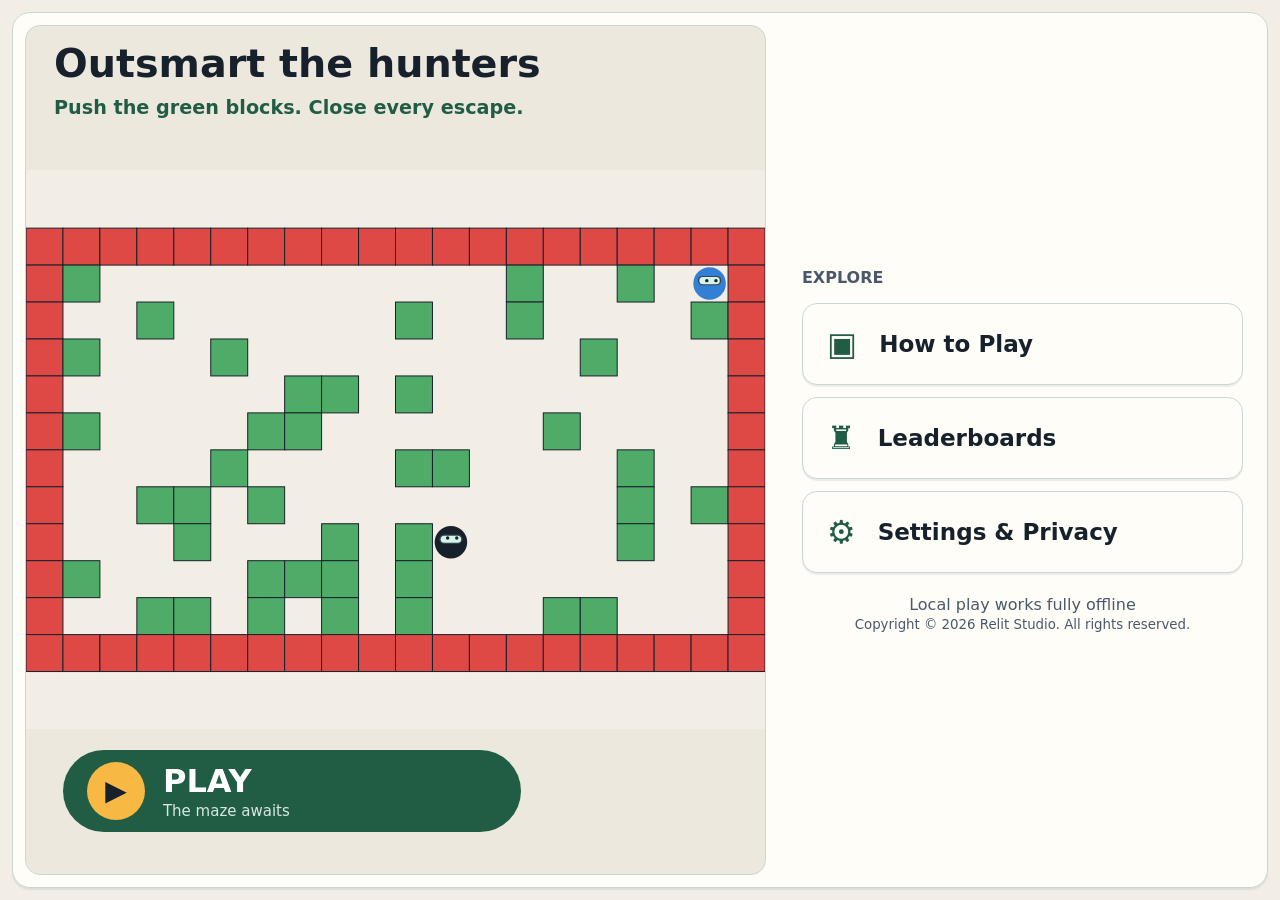
==== play/index.html @ 43d1bf11 "Deploy MazeTrap web from aae3a8cc808ab9ee45786a34c09cdcae8534202c" ====
<!doctype html>
<html lang="en">
<head>
  <meta charset="utf-8">
  <meta name="viewport" content="width=device-width,initial-scale=1,viewport-fit=cover">
  <meta name="theme-color" content="#215c45">
  <meta name="description" content="MazeTrap - push blocks, close every escape, outsmart the hunters.">
  <meta name="copyright" content="Copyright 2026 Relit Studio. All rights reserved.">
  <title>MazeTrap</title>
  <link rel="icon" href="data:image/svg+xml,%3Csvg xmlns='http://www.w3.org/2000/svg' viewBox='0 0 64 64'%3E%3Crect width='64' height='64' rx='14' fill='%23215c45'/%3E%3Ccircle cx='32' cy='32' r='20' fill='%23347fd6'/%3E%3Crect x='18' y='22' width='28' height='12' rx='6' fill='%23d6f2ed'/%3E%3Ccircle cx='26' cy='28' r='2.5' fill='%2317212b'/%3E%3Ccircle cx='38' cy='28' r='2.5' fill='%2317212b'/%3E%3C/svg%3E">
  <link rel="manifest" href="manifest.webmanifest">
  <link rel="stylesheet" href="assets/styles-ROCS3T4L.css">
</head>
<body>
  <noscript>MazeTrap needs JavaScript enabled to run.</noscript>
  <div id="app">
    <section class="screen active" id="menu-screen" aria-label="Main menu">
      <div class="menu-shell panel">
        <div class="menu-hero">
          <div class="hero-copy">
            <h1>Outsmart the hunters</h1>
            <p>Push the green blocks. Close every escape.</p>
          </div>
          <canvas id="menu-canvas" aria-hidden="true"></canvas>
          <button class="play-button" id="play-button">
            <span class="play-icon">▶</span>
            <span><strong>PLAY</strong><small>The maze awaits</small></span>
          </button>
        </div>
        <nav class="menu-nav">
          <p class="eyebrow">EXPLORE</p>
          <button class="nav-card" data-action="instructions"><span>▣</span>How to Play</button>
          <button class="nav-card" data-action="leaderboards"><span>♜</span>Leaderboards</button>
          <button class="nav-card" data-action="settings"><span>⚙</span>Settings &amp; Privacy</button>
          <p class="offline-note">Local play works fully offline<br><small>Copyright © 2026 Relit Studio. All rights reserved.</small></p>
        </nav>
      </div>
    </section>

    <section class="screen" id="levels-screen" aria-label="Select level">
      <header class="screen-header">
        <button class="back-button" data-action="menu">← <span>BACK</span></button>
        <h1>SELECT LEVEL</h1>
        <span class="header-spacer"></span>
      </header>
      <div class="level-pages" id="level-pages"></div>
      <div class="page-dots" id="level-dots" aria-label="Level pages"></div>
    </section>

    <section class="screen" id="instructions-screen" aria-label="How to play">
      <div class="instructions-panel panel">
        <h1>HOW TO PLAY</h1>
        <div class="instructions-content">
          <div class="demo-board"><canvas id="instructions-canvas"></canvas></div>
          <div class="instructions-copy">
            <p>You are the blue ball.</p>
            <p>Push green blocks to trap every black hunter. Trapped hunters turn gray.</p>
            <p>You win when no hunter can move. Avoid being caught or trapping yourself.</p>
            <p>Swipe, tap a screen region, or use arrow / WASD keys.</p>
          </div>
        </div>
        <div class="center-actions">
          <button class="primary-button" id="tutorial-button">TUTORIAL</button>
          <button class="primary-button" data-action="menu">GOT IT</button>
        </div>
      </div>
    </section>

    <section class="screen" id="leaderboards-screen" aria-label="Leaderboards">
      <header class="screen-header compact-header">
        <button class="back-button" data-action="menu">← <span>BACK</span></button>
        <h1>LEADERBOARD</h1>
        <div class="mode-switch" role="group" aria-label="Leaderboard source">
          <button class="icon-toggle selected" id="local-board-button" title="Local leaderboard">▣</button>
          <button class="icon-toggle" id="global-board-button" title="Global leaderboard">◎</button>
        </div>
      </header>
      <div class="leaderboard-controls panel">
        <span>LEVEL</span>
        <div id="leaderboard-levels"></div>
      </div>
      <div class="period-switch hidden" id="period-switch">
        <button data-period="daily">DAY</button>
        <button data-period="weekly">WEEK</button>
        <button data-period="monthly">MONTH</button>
        <button class="selected" data-period="all_time">ALL</button>
      </div>
      <div class="leaderboard-panel panel">
        <div class="leaderboard-heading">
          <h2 id="leaderboard-title">LEVEL 1 LOCAL</h2>
          <span id="leaderboard-status"></span>
        </div>
        <div class="table-wrap">
          <table>
            <thead><tr><th>#</th><th>PLAYER</th><th>TIME</th><th>MOVES</th><th>WHERE</th><th>SET AT</th></tr></thead>
            <tbody id="leaderboard-body"></tbody>
          </table>
          <p class="empty-state" id="leaderboard-empty">NO COMPLETED RUNS YET</p>
        </div>
      </div>
    </section>

    <section class="screen" id="settings-screen" aria-label="Settings and privacy">
      <header class="settings-header">
        <div><h1>Settings &amp; Privacy</h1><p>Names, online services, analytics, and privacy</p></div>
        <button class="back-button" data-action="menu">← <span>BACK</span></button>
      </header>
      <div class="settings-grid">
        <section class="settings-panel panel">
          <h2>LEADERBOARD DISPLAY NAMES</h2>
          <label class="identity-card">
            <strong>▣ &nbsp; Local identity</strong>
            <input id="local-name" maxlength="12" autocomplete="off">
          </label>
          <label class="identity-card">
            <strong>◎ &nbsp; Global identity</strong>
            <input id="global-name" maxlength="12" autocomplete="off">
            <button class="secondary-button" id="use-local-name" type="button">↻ &nbsp; USE LOCAL</button>
          </label>
          <p class="service-note" id="queue-status">Global score uploads: 0 pending</p>
        </section>
        <section class="settings-panel panel">
          <h2>CONTROLS</h2>
          <label class="toggle-card">
            <span><strong>♫ &nbsp; Sound</strong><small>Menus and in-game sound</small></span>
            <input type="checkbox" id="sound-toggle"><i></i>
          </label>
          <label class="toggle-card">
            <span><strong>▥ &nbsp; Analytics</strong><small>Anonymous gameplay data to improve game</small></span>
            <input type="checkbox" id="analytics-toggle"><i></i>
          </label>
          <label class="toggle-card">
            <span><strong>◎ &nbsp; Global leaderboard</strong><small>Submit online scores</small></span>
            <input type="checkbox" id="global-toggle"><i></i>
          </label>
          <a class="privacy-card" href="../privacy-policy.html" target="_blank" rel="noopener">
            <span>♢</span><span><strong>Privacy policy</strong><small>Open HTML document</small></span>
          </a>
          <p class="offline-banner">▣ &nbsp; Local play works fully offline</p>
        </section>
      </div>
    </section>

    <section class="screen game-screen" id="game-screen" aria-label="MazeTrap game">
      <p class="game-description" id="game-description"></p>
      <aside class="game-rail left-rail">
        <button data-action="levels"><span>☰</span><small>LEVELS</small></button>
        <button id="new-game-button"><span>↻</span><small>NEW</small></button>
        <button id="pause-button"><span>Ⅱ</span><small>PAUSE</small></button>
        <button class="fullscreen-button" id="fullscreen-button" hidden><span>⛶</span><small>FULLSCREEN</small></button>
        <button id="game-sound-button"><span>♫</span><small>SOUND ON</small></button>
      </aside>
      <div class="board-stage" id="board-stage"><canvas id="game-canvas" tabindex="0" aria-label="Playable maze board"></canvas></div>
      <aside class="game-rail right-rail">
        <div><strong id="hud-level">1</strong><small>LEVEL</small></div>
        <div><strong id="hud-time">0s</strong><small>TIME</small></div>
        <div><strong id="hud-moves">0</strong><small>MOVES</small></div>
      </aside>
      <div class="game-overlay hidden" id="game-overlay">
        <div class="result-card panel">
          <h2 id="result-title">LEVEL COMPLETE</h2>
          <p id="result-subtitle">TRAP SECURED</p>
          <div class="result-stats">
            <div><strong id="result-time">0s</strong><small>TIME</small></div>
            <div><strong id="result-moves">0</strong><small>MOVES</small></div>
            <div><strong id="result-stars">★★★★★</strong><small>STARS</small></div>
          </div>
          <div class="center-actions">
            <button class="secondary-button" id="result-secondary">LEVELS</button>
            <button class="primary-button" id="result-primary">NEXT LEVEL</button>
          </div>
        </div>
      </div>
      <div class="tutorial-card hidden" id="tutorial-card">
        <h2 id="tutorial-title">STEP 1 OF 4 - MOVE</h2>
        <p id="tutorial-copy"></p>
        <div class="center-actions">
          <button class="secondary-button" id="tutorial-skip">SKIP</button>
          <button class="primary-button hidden" id="tutorial-next">PRACTICE TRAP</button>
        </div>
      </div>
    </section>
  </div>

  <div class="modal hidden" id="name-modal" role="dialog" aria-modal="true" aria-labelledby="name-title">
    <form class="modal-card panel" id="name-form">
      <h2 id="name-title">LOCAL LEADERBOARD</h2>
      <p id="name-copy">This run qualifies. Choose a name for the score.</p>
      <input id="score-name" maxlength="12" required autocomplete="off">
      <p class="validation" id="name-validation"></p>
      <button class="primary-button" type="submit">SAVE SCORE</button>
    </form>
  </div>

  <div class="toast hidden" id="toast" role="status"></div>
  <script type="module" src="assets/app-PWJBHTMT.js"></script>
</body>
</html>
---- play/assets/styles-ROCS3T4L.css ----
:root{color-scheme:light;--background: #f2eee6;--surface: #fffdf8;--surface-muted: #ede8de;--ink: #17212b;--muted: #4a5969;--green: #215c45;--green-dark: #173f32;--green-pale: #ddeee6;--green-mid: #62c48a;--gold: #f7b943;--gold-dark: #db9d0b;--red: #df4945;--ceramic: #4eab68;--border: #c9d8d2;--shadow: 0 2px 1px rgb(23 33 43 / 8%);font-family:Inter,ui-sans-serif,system-ui,-apple-system,BlinkMacSystemFont,Segoe UI,sans-serif;font-synthesis:none}*{box-sizing:border-box}html,body{width:100%;min-height:100%;margin:0;background:var(--background);color:var(--ink)}body{overflow:hidden}button,input{font:inherit}button,a{-webkit-tap-highlight-color:transparent}button{cursor:pointer}.hidden{display:none!important}.panel{background:var(--surface);border:1px solid var(--border);border-radius:18px;box-shadow:var(--shadow)}.screen{display:none;width:100vw;height:100dvh;min-height:420px;padding:12px;overflow:auto}.screen.active{display:block}.menu-shell{display:grid;grid-template-columns:61% 39%;width:100%;height:100%;overflow:hidden}.menu-hero{position:relative;margin:12px;overflow:hidden;border:1px solid var(--border);border-radius:15px;background:var(--surface-muted)}.hero-copy{height:17%;min-height:86px;padding:18px 28px 10px}.hero-copy h1{margin:0;font-size:clamp(28px,3.1vw,44px);line-height:1}.hero-copy p{margin:12px 0 0;color:var(--green);font-size:clamp(15px,1.5vw,22px);font-weight:800}#menu-canvas{display:block;width:100%;height:66%;margin:0 auto;background:var(--background)}.play-button{position:absolute;left:5%;bottom:5%;display:flex;align-items:center;gap:18px;width:62%;min-height:82px;padding:10px 24px;border:0;border-radius:999px;background:var(--green);color:#fff;text-align:left}.play-button:hover{background:var(--green-dark)}.play-button strong{display:block;font-size:clamp(25px,2.5vw,38px)}.play-button small{display:block;margin-top:2px;font-size:15px;color:#d9e8e1}.play-icon{display:grid;place-items:center;width:58px;aspect-ratio:1;border-radius:50%;background:var(--gold);color:var(--ink);font-size:28px}.menu-nav{display:flex;flex-direction:column;justify-content:center;gap:12px;padding:30px 24px}.eyebrow{margin:0 0 4px;font-weight:900;color:var(--muted)}.nav-card{display:flex;align-items:center;gap:22px;width:100%;min-height:82px;padding:12px 24px;border:1px solid var(--border);border-radius:15px;background:var(--surface);color:var(--ink);font-size:clamp(18px,1.8vw,27px);font-weight:800;box-shadow:var(--shadow)}.nav-card:hover{border-color:var(--green-mid);background:#fbfffc}.nav-card span{color:var(--green);font-size:32px}.offline-note{margin:10px 0 0;text-align:center;color:var(--muted)}.screen-header,.settings-header{display:grid;grid-template-columns:150px 1fr 150px;align-items:center;min-height:64px}.screen-header h1{margin:0;text-align:center;font-size:clamp(28px,3vw,44px)}.back-button{display:flex;align-items:center;justify-content:center;gap:18px;min-height:58px;padding:0 18px;border:1px solid var(--border);border-radius:12px;background:#eff5f2;color:var(--green);font-weight:900;font-size:17px}.back-button:first-letter{font-size:25px}.level-pages{display:grid;grid-auto-flow:column;grid-auto-columns:100%;gap:14px;height:calc(100% - 100px);overflow-x:auto;overscroll-behavior-inline:contain;scroll-snap-type:inline mandatory;scrollbar-width:none}.level-pages::-webkit-scrollbar{display:none}.level-page{display:grid;grid-template-columns:repeat(2,minmax(0,1fr));gap:14px;padding:2px;scroll-snap-align:start}.level-card{position:relative;display:flex;flex-direction:column;min-width:0;padding:20px;overflow:hidden;border:1px solid #ddd5c8;border-top:8px solid var(--green-mid);border-radius:0 0 12px 12px;background:var(--surface);text-align:left}.level-card.medium{border-top-color:var(--gold-dark)}.level-card.hard{border-top-color:#ed7255}.level-card.extreme{border-top-color:#d33b3b}.level-card.locked{filter:grayscale(.85);opacity:.6}.level-card.current{outline:3px solid var(--gold-dark);outline-offset:-3px}.level-card h2{margin:0;font-size:clamp(26px,3vw,42px)}.level-card .badge{position:absolute;top:18px;right:18px;padding:6px 10px;border-radius:999px;background:var(--green-mid);color:#fff;font-size:12px;font-weight:900}.level-card.medium .badge{background:var(--gold-dark)}.level-card.hard .badge{background:#ed7255}.level-card.extreme .badge{background:#d33b3b}.stars{margin:8px 0 24px;color:var(--gold-dark);letter-spacing:1px;font-size:clamp(20px,2.4vw,32px)}.hunter-count{margin:0 0 24px;color:#193c31;font-size:clamp(20px,2vw,30px);font-weight:900}.level-facts{display:grid;grid-template-columns:110px 1fr;gap:10px;margin:0}.level-facts dt{color:#62716c;font-size:12px;font-weight:800}.level-facts dd{margin:0;color:#214d3d;font-weight:800}.level-card footer{display:flex;justify-content:space-between;margin:auto -20px -20px;padding:14px 20px;background:var(--green-pale);color:var(--green);font-weight:900}.level-card.current footer{background:var(--gold-dark);color:#fff}.page-dots{display:flex;justify-content:center;gap:8px;height:28px;padding-top:10px}.page-dots button{width:10px;height:10px;padding:0;border:0;border-radius:50%;background:#b3b8b5}.page-dots button.selected{width:26px;border-radius:6px;background:var(--green)}.instructions-panel{display:flex;flex-direction:column;justify-content:center;max-width:1320px;min-height:calc(100% - 70px);margin:24px auto;padding:26px 40px;border:5px solid var(--green)}.instructions-panel>h1{margin:0 0 26px;text-align:center;font-size:clamp(36px,4vw,52px)}.instructions-content{display:grid;grid-template-columns:56% 44%;gap:36px;align-items:center}.demo-board{height:min(42vh,370px);padding:16px;border-radius:15px;background:var(--surface-muted)}#instructions-canvas{width:100%;height:100%}.instructions-copy{font-size:clamp(17px,1.6vw,22px)}.instructions-copy p{margin:0 0 24px}.center-actions{display:flex;justify-content:center;gap:16px;margin-top:24px}.primary-button,.secondary-button{min-width:190px;min-height:54px;padding:10px 20px;border-radius:10px;font-weight:900}.primary-button{border:0;background:var(--green);color:#fff}.primary-button:hover{background:var(--green-dark)}.secondary-button{border:1px solid var(--border);background:#eff5f2;color:var(--green)}.compact-header{grid-template-columns:150px 1fr auto}.compact-header h1{text-align:left;padding-left:10px}.mode-switch{display:flex;gap:8px}.icon-toggle{width:58px;height:58px;border:1px solid var(--border);border-radius:12px;background:var(--surface);color:var(--ink);font-size:28px}.icon-toggle.selected,.period-switch .selected{border-color:var(--green-mid);background:var(--green-pale);color:var(--green)}.leaderboard-controls{display:grid;grid-template-columns:85px 1fr;align-items:center;min-height:76px;padding:6px 12px}.leaderboard-controls>span{color:var(--muted);font-weight:900}#leaderboard-levels{display:grid;grid-template-columns:repeat(8,1fr);gap:5px}#leaderboard-levels button,.period-switch button{min-height:55px;border:0;border-radius:8px;background:#dbe7e2;color:var(--green);font-size:22px;font-weight:900}#leaderboard-levels button.selected{background:var(--gold)}.period-switch{display:flex;justify-content:center;gap:7px;margin:8px 0}.period-switch button{min-width:90px;min-height:40px;font-size:14px}.leaderboard-panel{height:calc(100% - 160px);min-height:290px;margin-top:10px;padding:14px}.leaderboard-panel.with-periods{height:calc(100% - 210px)}.leaderboard-heading{display:flex;justify-content:space-between;align-items:center}.leaderboard-heading h2{margin:0 0 8px;color:var(--green);font-size:25px}.leaderboard-heading span{color:var(--muted);font-weight:800}.table-wrap{position:relative;min-height:240px;overflow:auto}table{width:100%;border-collapse:collapse}th{padding:8px 12px;background:var(--green);color:#fff;text-align:left;font-size:12px}th:first-child{border-radius:8px 0 0 8px}th:last-child{border-radius:0 8px 8px 0}td{padding:10px 12px;border-bottom:1px solid #e5e7e4}.empty-state{margin:44px 0;text-align:center;color:var(--muted);font-size:20px;font-weight:900}.country-flag{width:26px;vertical-align:middle}.settings-header{grid-template-columns:1fr auto;padding:4px 8px 10px}.settings-header h1{margin:0;font-size:38px}.settings-header p{margin:3px 0 0;color:var(--muted)}.settings-grid{display:grid;grid-template-columns:60% 40%;gap:12px;height:calc(100% - 82px)}.settings-panel{padding:14px;overflow:auto}.settings-panel h2{margin:0 0 12px;color:var(--muted);font-size:17px}.identity-card{display:flex;flex-direction:column;gap:10px;margin-bottom:12px;padding:22px 16px;border:1px solid var(--border);border-radius:14px;background:#f6f3ed;font-size:20px}.identity-card input,.modal-card input{width:100%;min-height:58px;padding:10px 16px;border:1px solid var(--border);border-radius:11px;background:var(--surface);color:var(--ink);font-size:20px}.identity-card .secondary-button{align-self:flex-start;min-width:190px}.toggle-card{position:relative;display:flex;align-items:center;justify-content:space-between;min-height:90px;margin-bottom:10px;padding:18px;border:1px solid var(--border);border-radius:14px;background:#f6f3ed}.toggle-card strong,.privacy-card strong{display:block;font-size:20px}.toggle-card small,.privacy-card small{display:block;margin-top:2px;color:var(--muted)}.toggle-card input{position:absolute;opacity:0}.toggle-card i{position:relative;width:78px;height:45px;border-radius:30px;background:#a7aca9;transition:background .15s}.toggle-card i:after{content:"";position:absolute;top:4px;left:4px;width:37px;height:37px;border-radius:50%;background:#fff;transition:transform .15s}.toggle-card input:checked+i{background:var(--green)}.toggle-card input:checked+i:after{transform:translate(33px)}.privacy-card{display:flex;align-items:center;gap:18px;min-height:90px;padding:18px;border:1px solid var(--border);border-radius:14px;background:#f6f3ed;color:inherit;text-decoration:none}.privacy-card>span:first-child{color:var(--green);font-size:32px}.offline-banner{padding:18px;border-radius:12px;background:#e6f0ec;color:var(--muted);font-weight:800}.service-note{margin:8px 0 0;color:var(--muted)}.screen.game-screen{position:relative;min-height:0;padding:0;overflow:hidden;overscroll-behavior:none}.game-description{position:absolute;z-index:2;top:8px;left:100px;right:80px;margin:0;pointer-events:none;text-align:center;color:var(--ink);font-size:clamp(12px,1.2vw,17px)}.board-stage{position:absolute;inset:38px 6.7% 0;display:grid;place-items:center;touch-action:none}#game-canvas{display:block;max-width:100%;max-height:100%;outline:none;touch-action:none}.game-rail{position:absolute;z-index:3;top:24px;bottom:20px;display:flex;flex-direction:column;justify-content:flex-start;gap:12px;width:5.3%;min-width:60px}.left-rail{left:7px}.right-rail{right:7px;justify-content:center}.game-rail button{display:flex;flex-direction:column;align-items:center;justify-content:center;min-height:82px;padding:7px 2px;border:0;border-radius:13px;background:var(--green);color:#fff;font-weight:900}.fullscreen-button,.fullscreen-button[hidden]{display:none!important}.game-rail button span{font-size:31px;line-height:1}.game-rail button small,.game-rail div small{margin-top:8px;font-size:10px;font-weight:900}.right-rail div{display:flex;flex-direction:column;align-items:center;justify-content:center;min-height:80px;border-radius:13px;background:#fff}.right-rail strong{font-size:19px}.game-overlay{position:absolute;z-index:5;inset:0;display:grid;place-items:center;background:#17212b6b}.result-card{min-width:min(600px,85vw);padding:28px;text-align:center}.result-card h2{margin:0;font-size:34px}.result-card>p{color:var(--muted);font-weight:800}.result-stats{display:flex;justify-content:center;gap:12px;margin:22px 0}.result-stats div{min-width:125px;padding:14px;border-radius:12px;background:var(--surface-muted)}.result-stats strong,.result-stats small{display:block}.result-stats strong{font-size:23px}.result-stats small{margin-top:6px;color:var(--muted);font-weight:900}.tutorial-card{position:absolute;z-index:4;left:50%;bottom:12px;width:min(660px,74vw);padding:14px 18px;transform:translate(-50%);border:2px solid var(--green);border-radius:14px;background:#fffdf8f5;text-align:center}.tutorial-card h2{margin:0;font-size:20px}.tutorial-card p{margin:6px 0}.tutorial-card .center-actions{margin-top:8px}.tutorial-card button{min-height:42px}.modal{position:fixed;z-index:20;inset:0;display:grid;place-items:center;padding:20px;background:#17212b8c}.modal-card{width:min(460px,100%);padding:26px}.modal-card h2{margin:0}.modal-card .primary-button{width:100%}.validation{min-height:20px;color:#b72b2b}.toast{position:fixed;z-index:30;left:50%;bottom:18px;max-width:min(520px,90vw);padding:12px 18px;transform:translate(-50%);border-radius:10px;background:var(--ink);color:#fff;text-align:center}@media(max-width:800px),(max-height:480px){.screen{min-height:320px;padding:7px}.menu-hero{margin:6px}.hero-copy{min-height:66px;padding:10px 18px 5px}.hero-copy h1{font-size:28px}.hero-copy p{margin-top:5px;font-size:14px}.menu-nav{gap:7px;padding:14px 12px}.nav-card{min-height:58px;padding:8px 15px;font-size:17px}.nav-card span{font-size:24px}.play-button{min-height:60px;padding:7px 14px}.play-icon{width:43px;font-size:20px}.play-button strong{font-size:24px}.play-button small,.offline-note{font-size:11px}.screen-header{min-height:50px;grid-template-columns:112px 1fr 112px}.back-button{min-height:48px;font-size:14px}.level-pages{height:calc(100% - 72px)}.level-card{padding:12px}.level-card h2{font-size:24px}.stars{margin:3px 0 8px;font-size:18px}.hunter-count{margin-bottom:10px;font-size:18px}.level-facts{grid-template-columns:80px 1fr;gap:5px;font-size:12px}.level-card footer{margin:auto -12px -12px;padding:8px 12px;font-size:11px}.instructions-panel{margin:4px auto;padding:13px 22px}.instructions-panel>h1{margin-bottom:9px;font-size:30px}.instructions-content{gap:18px}.demo-board{height:230px}.instructions-copy{font-size:14px}.instructions-copy p{margin-bottom:10px}.center-actions{margin-top:10px}.primary-button,.secondary-button{min-width:150px;min-height:44px}.settings-header h1{font-size:28px}.settings-header p{font-size:12px}.identity-card{padding:12px;font-size:16px}.identity-card input{min-height:42px;font-size:16px}.toggle-card,.privacy-card{min-height:64px;padding:10px}.toggle-card strong,.privacy-card strong{font-size:15px}.toggle-card small,.privacy-card small{font-size:11px}.toggle-card i{width:58px;height:34px}.toggle-card i:after{width:28px;height:28px;top:3px;left:3px}.toggle-card input:checked+i:after{transform:translate(24px)}.game-rail{min-width:50px;gap:8px}.game-rail button{min-height:62px}.game-rail button span{font-size:24px}.right-rail div{min-height:62px}.board-stage{left:7.5%;right:7.5%}}@media(max-height:600px){.settings-header{height:76px;padding-bottom:6px}.settings-header h1{font-size:29px}.settings-grid{height:calc(100% - 76px)}.settings-panel{padding:10px}.settings-panel h2{margin-bottom:8px;font-size:14px}.identity-card{gap:7px;margin-bottom:8px;padding:11px 12px;font-size:16px}.identity-card input{min-height:42px;font-size:16px}.identity-card .secondary-button{min-width:155px;min-height:40px}.toggle-card,.privacy-card{min-height:67px;margin-bottom:8px;padding:10px 14px}.toggle-card strong,.privacy-card strong{font-size:16px}.toggle-card small,.privacy-card small{font-size:11px}.toggle-card i{width:62px;height:36px}.toggle-card i:after{top:3px;left:3px;width:30px;height:30px}.toggle-card input:checked+i:after{transform:translate(26px)}.offline-banner{margin:8px 0 0;padding:12px}}@media(max-height:480px){.game-description{top:4px;left:62px;right:62px;overflow:hidden;font-size:clamp(10px,4.5vh,13px);line-height:1.15;text-overflow:ellipsis;white-space:nowrap}.board-stage{inset:26px 60px 0}.game-rail{top:18px;bottom:6px;gap:4px}.game-rail button{flex:1 1 0;min-height:0;padding:3px 1px;border-radius:10px}.game-rail button span{font-size:clamp(18px,7vh,24px)}.game-rail button small,.game-rail div small{margin-top:3px;font-size:8px;line-height:1}.right-rail{gap:5px}.right-rail div{flex:0 1 62px;min-height:0;border-radius:10px}.right-rail strong{font-size:16px}}@media(pointer:coarse),(max-width:800px),(max-height:480px){.fullscreen-button:not([hidden]){display:flex!important}}@media(orientation:portrait){body{overflow:auto}.screen{min-height:720px}.menu-shell{grid-template-columns:1fr;height:auto;min-height:700px}.menu-hero{min-height:430px}.menu-nav{padding-top:8px}.level-page{grid-template-columns:1fr;grid-template-rows:repeat(2,minmax(0,1fr))}.instructions-content,.settings-grid{grid-template-columns:1fr}.settings-grid{height:auto}.game-description{left:70px;right:70px}.board-stage{inset:80px 70px 120px}.game-rail{width:58px}}
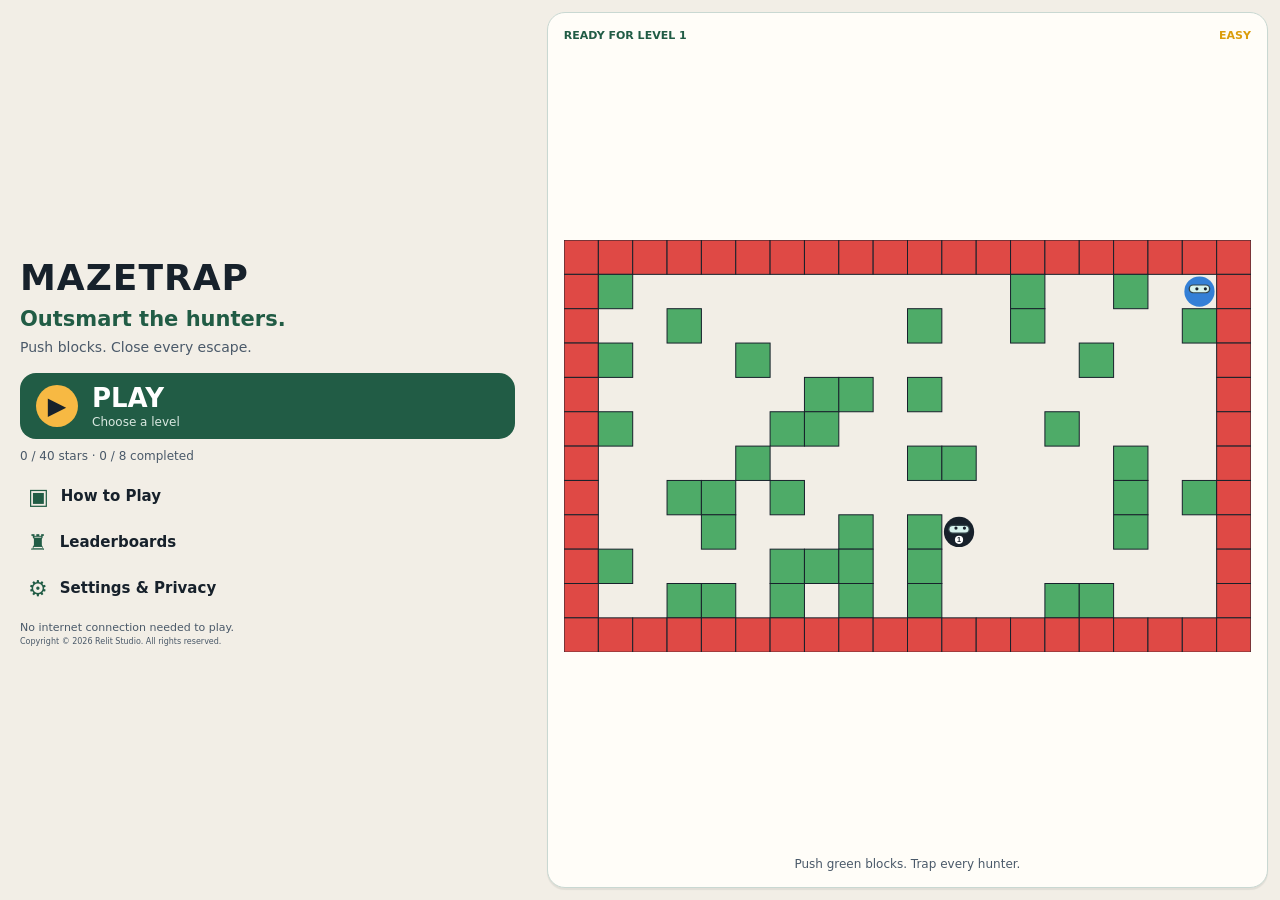
==== commit 2904d2b7: "Deploy MazeTrap web from 346f466e32c68652e4f6af10d262e70981ffb762" ====
--- a/play/index.html
+++ b/play/index.html
@@ -7,96 +7,125 @@
   <meta name="description" content="MazeTrap - push blocks, close every escape, outsmart the hunters.">
   <meta name="copyright" content="Copyright 2026 Relit Studio. All rights reserved.">
   <title>MazeTrap</title>
-  <link rel="icon" href="data:image/svg+xml,%3Csvg xmlns='http://www.w3.org/2000/svg' viewBox='0 0 64 64'%3E%3Crect width='64' height='64' rx='14' fill='%23215c45'/%3E%3Ccircle cx='32' cy='32' r='20' fill='%23347fd6'/%3E%3Crect x='18' y='22' width='28' height='12' rx='6' fill='%23d6f2ed'/%3E%3Ccircle cx='26' cy='28' r='2.5' fill='%2317212b'/%3E%3Ccircle cx='38' cy='28' r='2.5' fill='%2317212b'/%3E%3C/svg%3E">
+  <link rel="icon" type="image/png" sizes="32x32" href="assets/icons/favicon-32.png">
+  <link rel="apple-touch-icon" sizes="180x180" href="assets/icons/apple-touch-icon.png">
   <link rel="manifest" href="manifest.webmanifest">
-  <link rel="stylesheet" href="assets/styles-ROCS3T4L.css">
+  <link rel="stylesheet" href="assets/styles-LGPX37TC.css">
 </head>
 <body>
   <noscript>MazeTrap needs JavaScript enabled to run.</noscript>
   <div id="app">
-    <section class="screen active" id="menu-screen" aria-label="Main menu">
-      <div class="menu-shell panel">
-        <div class="menu-hero">
-          <div class="hero-copy">
-            <h1>Outsmart the hunters</h1>
-            <p>Push the green blocks. Close every escape.</p>
-          </div>
-          <canvas id="menu-canvas" aria-hidden="true"></canvas>
+    <section class="screen menu-screen active" id="menu-screen" aria-label="Main menu">
+      <div class="menu-shell">
+        <div class="menu-copy">
+          <h1>MAZETRAP</h1>
+          <h2>Outsmart the hunters.</h2>
+          <p class="menu-blurb">Push blocks. Close every escape.</p>
           <button class="play-button" id="play-button">
             <span class="play-icon">▶</span>
-            <span><strong>PLAY</strong><small>The maze awaits</small></span>
+            <span><strong id="play-title">PLAY</strong><small id="play-subtitle">Choose a level</small></span>
           </button>
-        </div>
-        <nav class="menu-nav">
-          <p class="eyebrow">EXPLORE</p>
-          <button class="nav-card" data-action="instructions"><span>▣</span>How to Play</button>
-          <button class="nav-card" data-action="leaderboards"><span>♜</span>Leaderboards</button>
-          <button class="nav-card" data-action="settings"><span>⚙</span>Settings &amp; Privacy</button>
-          <p class="offline-note">Local play works fully offline<br><small>Copyright © 2026 Relit Studio. All rights reserved.</small></p>
-        </nav>
-      </div>
-    </section>
-
-    <section class="screen" id="levels-screen" aria-label="Select level">
-      <header class="screen-header">
-        <button class="back-button" data-action="menu">← <span>BACK</span></button>
+          <p class="menu-progress" id="menu-progress"></p>
+          <nav class="menu-nav">
+            <button class="nav-card hidden" id="choose-level-button" data-action="levels"><span>▦</span>Choose a level</button>
+            <button class="nav-card" data-action="instructions"><span>▣</span>How to Play</button>
+            <button class="nav-card" data-action="leaderboards"><span>♜</span>Leaderboards</button>
+            <button class="nav-card" data-action="settings"><span>⚙</span>Settings &amp; Privacy</button>
+          </nav>
+          <p class="offline-note">No internet connection needed to play.<br><small>Copyright © 2026 Relit Studio. All rights reserved.</small></p>
+        </div>
+        <div class="menu-preview panel">
+          <header><strong id="menu-preview-title">READY FOR LEVEL 1</strong><span id="menu-preview-difficulty">EASY</span></header>
+          <div class="menu-board-stage"><canvas id="menu-canvas" aria-hidden="true"></canvas></div>
+          <p>Push green blocks. Trap every hunter.</p>
+        </div>
+      </div>
+    </section>
+
+    <section class="screen levels-screen" id="levels-screen" aria-label="Select level">
+      <header class="level-screen-header">
+        <button class="leaderboard-icon-button" id="levels-back" aria-label="Back to main menu">←</button>
         <h1>SELECT LEVEL</h1>
-        <span class="header-spacer"></span>
+        <span id="level-progress"></span>
+        <button class="leaderboard-icon-button hidden" id="levels-menu" data-action="menu" aria-label="Main menu">
+          <svg viewBox="0 0 24 24" aria-hidden="true"><path d="m3 11 9-8 9 8M5 10v11h5v-6h4v6h5V10"/></svg>
+        </button>
       </header>
       <div class="level-pages" id="level-pages"></div>
-      <div class="page-dots" id="level-dots" aria-label="Level pages"></div>
-    </section>
-
-    <section class="screen" id="instructions-screen" aria-label="How to play">
+      <footer class="level-page-controls">
+        <button id="previous-level-page" aria-label="Previous level page">‹</button>
+        <div class="page-dots" id="level-dots" aria-label="Level pages"></div>
+        <span id="level-page-label"></span>
+        <button id="next-level-page" aria-label="Next level page">›</button>
+      </footer>
+    </section>
+
+    <section class="screen instructions-screen" id="instructions-screen" aria-label="How to play">
       <div class="instructions-panel panel">
         <h1>HOW TO PLAY</h1>
         <div class="instructions-content">
-          <div class="demo-board"><canvas id="instructions-canvas"></canvas></div>
+          <figure class="instructions-figure">
+            <div class="illustration-labels"><span>BEFORE: PUSH RIGHT</span><span>AFTER: TRAPPED</span></div>
+            <img id="instructions-image" src="assets/trap-guide.png" width="1200" height="480"
+              alt="Before: the hunter has one escape on its left. After: the player pushes a block right into that opening. The surrounded hunter turns gray, and the player still has room to move.">
+          </figure>
           <div class="instructions-copy">
-            <p>You are the blue ball.</p>
-            <p>Push green blocks to trap every black hunter. Trapped hunters turn gray.</p>
-            <p>You win when no hunter can move. Avoid being caught or trapping yourself.</p>
-            <p>Swipe, tap a screen region, or use arrow / WASD keys.</p>
+            <h2>Trap every hunter</h2>
+            <p>Move the blue player and push green blocks to surround the hunters. Red walls cannot move. Trapped hunters turn gray.</p>
+            <p><strong>You win when no hunter can move.</strong> Don't get caught&mdash;or block your own escape!</p>
+            <p class="instructions-controls"><strong>Move:</strong> Swipe or tap a direction.<br>Keyboard: arrow keys or WASD.</p>
           </div>
         </div>
         <div class="center-actions">
-          <button class="primary-button" id="tutorial-button">TUTORIAL</button>
           <button class="primary-button" data-action="menu">GOT IT</button>
         </div>
       </div>
     </section>
 
-    <section class="screen" id="leaderboards-screen" aria-label="Leaderboards">
-      <header class="screen-header compact-header">
-        <button class="back-button" data-action="menu">← <span>BACK</span></button>
+    <section class="screen leaderboard-screen" id="leaderboards-screen" aria-label="Leaderboards">
+      <header class="leaderboard-toolbar">
+        <button class="leaderboard-icon-button" data-action="menu" aria-label="Back to main menu">
+          <svg viewBox="0 0 32 32" aria-hidden="true"><path d="M19 6 9 16l10 10M10 16h17"/></svg>
+        </button>
         <h1>LEADERBOARD</h1>
         <div class="mode-switch" role="group" aria-label="Leaderboard source">
-          <button class="icon-toggle selected" id="local-board-button" title="Local leaderboard">▣</button>
-          <button class="icon-toggle" id="global-board-button" title="Global leaderboard">◎</button>
-        </div>
+          <button class="selected" id="local-board-button" aria-label="Local leaderboard" aria-pressed="true">
+            <svg viewBox="0 0 32 32" aria-hidden="true"><rect x="9" y="3" width="14" height="26" rx="3"/><path d="M13 7h6m-5 18h4"/></svg><span>LOCAL</span>
+          </button>
+          <button id="global-board-button" aria-label="Global leaderboard" aria-pressed="false">
+            <svg viewBox="0 0 32 32" aria-hidden="true"><circle cx="16" cy="16" r="12"/><ellipse cx="16" cy="16" rx="5" ry="12"/><path d="M5 11h22M5 21h22"/></svg><span>GLOBAL</span>
+          </button>
+        </div>
+        <button class="leaderboard-icon-button hidden" id="leaderboard-refresh" aria-label="Refresh leaderboard">
+          <svg viewBox="0 0 32 32" aria-hidden="true"><path d="M25 11a10 10 0 1 0 1 9M25 5v7h-7"/></svg>
+        </button>
       </header>
-      <div class="leaderboard-controls panel">
-        <span>LEVEL</span>
-        <div id="leaderboard-levels"></div>
-      </div>
-      <div class="period-switch hidden" id="period-switch">
-        <button data-period="daily">DAY</button>
-        <button data-period="weekly">WEEK</button>
-        <button data-period="monthly">MONTH</button>
-        <button class="selected" data-period="all_time">ALL</button>
+      <div class="leaderboard-filters">
+        <div class="leaderboard-controls">
+          <span>LEVEL</span>
+          <div id="leaderboard-levels" role="group" aria-label="Leaderboard level"></div>
+        </div>
+        <div class="period-switch hidden" id="period-switch" role="group" aria-label="Leaderboard period">
+          <button data-period="daily"><svg viewBox="0 0 24 24" aria-hidden="true"><circle cx="12" cy="12" r="5"/><path d="M12 2v2m0 16v2M2 12h2m16 0h2M5 5l1.5 1.5m11 11L19 19M5 19l1.5-1.5m11-11L19 5"/></svg><span>DAY</span></button>
+          <button data-period="weekly"><svg viewBox="0 0 24 24" aria-hidden="true"><rect x="3" y="4" width="18" height="17" rx="2"/><path d="M7 2v4m10-4v4M3 9h18M7 14h10"/></svg><span>WEEK</span></button>
+          <button data-period="monthly"><svg viewBox="0 0 24 24" aria-hidden="true"><rect x="3" y="4" width="18" height="17" rx="2"/><path d="M7 2v4m10-4v4M3 9h18M8 9v12m8-12v12M3 15h18"/></svg><span>MONTH</span></button>
+          <button class="selected" data-period="all_time"><svg viewBox="0 0 24 24" aria-hidden="true"><path d="M12 12C9 7 7 6 5 7 1 9 1 15 5 17c2 1 4 0 7-5 3-5 5-6 7-5 4 2 4 8 0 10-2 1-4 0-7-5Z"/></svg><span>ALL TIME</span></button>
+        </div>
       </div>
       <div class="leaderboard-panel panel">
         <div class="leaderboard-heading">
           <h2 id="leaderboard-title">LEVEL 1 LOCAL</h2>
-          <span id="leaderboard-status"></span>
+          <span id="leaderboard-status" role="status"></span>
         </div>
         <div class="table-wrap">
           <table>
-            <thead><tr><th>#</th><th>PLAYER</th><th>TIME</th><th>MOVES</th><th>WHERE</th><th>SET AT</th></tr></thead>
+            <colgroup><col class="rank-column"><col><col class="time-column"><col class="moves-column"><col class="date-column"></colgroup>
+            <thead><tr><th>#</th><th>PLAYER</th><th>TIME</th><th>MOVES</th><th>SET AT</th></tr></thead>
             <tbody id="leaderboard-body"></tbody>
           </table>
           <p class="empty-state" id="leaderboard-empty">NO COMPLETED RUNS YET</p>
         </div>
+        <footer class="leaderboard-best" id="leaderboard-best">LOCAL BEST &mdash;</footer>
       </div>
     </section>
 
@@ -136,29 +165,46 @@
           <a class="privacy-card" href="../privacy-policy.html" target="_blank" rel="noopener">
             <span>♢</span><span><strong>Privacy policy</strong><small>Open HTML document</small></span>
           </a>
-          <p class="offline-banner">▣ &nbsp; Local play works fully offline</p>
+          <p class="offline-banner">▣ &nbsp; No internet connection needed to play.</p>
         </section>
       </div>
     </section>
 
     <section class="screen game-screen" id="game-screen" aria-label="MazeTrap game">
-      <p class="game-description" id="game-description"></p>
+      <div class="game-layout" id="game-layout">
+      <div class="game-status" id="game-status"><strong class="game-level">LEVEL <span id="hud-level">1</span></strong><p class="game-description" id="game-description"></p></div>
       <aside class="game-rail left-rail">
-        <button data-action="levels"><span>☰</span><small>LEVELS</small></button>
-        <button id="new-game-button"><span>↻</span><small>NEW</small></button>
-        <button id="pause-button"><span>Ⅱ</span><small>PAUSE</small></button>
+        <button data-action="levels" aria-label="Levels"><span aria-hidden="true">☰</span><small>LEVELS</small></button>
+        <button id="new-game-button" aria-label="New game"><span aria-hidden="true">↻</span><small>NEW</small></button>
+        <button id="pause-button" aria-label="Pause"><span aria-hidden="true">Ⅱ</span><small>PAUSE</small></button>
         <button class="fullscreen-button" id="fullscreen-button" hidden><span>⛶</span><small>FULLSCREEN</small></button>
-        <button id="game-sound-button"><span>♫</span><small>SOUND ON</small></button>
+        <button id="game-sound-button" aria-label="Sound on"><span aria-hidden="true">♫</span><small>SOUND ON</small></button>
       </aside>
       <div class="board-stage" id="board-stage"><canvas id="game-canvas" tabindex="0" aria-label="Playable maze board"></canvas></div>
       <aside class="game-rail right-rail">
-        <div><strong id="hud-level">1</strong><small>LEVEL</small></div>
-        <div><strong id="hud-time">0s</strong><small>TIME</small></div>
-        <div><strong id="hud-moves">0</strong><small>MOVES</small></div>
+        <div class="hud-stats">
+          <div class="hud-stat"><strong id="hud-time">0:00</strong><small>TIME</small></div>
+          <div class="hud-stat"><strong id="hud-moves">0</strong><small>MOVES</small></div>
+        </div>
+        <strong class="move-caption">MOVE</strong>
+        <div class="movement-pad" role="group" aria-label="Movement controls">
+          <button class="move-up" data-move="up" aria-label="Move up">↑</button>
+          <button class="move-left" data-move="left" aria-label="Move left">←</button>
+          <button class="move-right" data-move="right" aria-label="Move right">→</button>
+          <button class="move-down" data-move="down" aria-label="Move down">↓</button>
+        </div>
+        <span class="swipe-hint">Swipe also works</span>
       </aside>
+      </div>
       <div class="game-overlay hidden" id="game-overlay">
         <div class="result-card panel">
-          <h2 id="result-title">LEVEL COMPLETE</h2>
+          <div class="result-header">
+            <h2 id="result-title">LEVEL COMPLETE</h2>
+            <button id="result-share" aria-label="Share result" disabled>
+              <svg viewBox="0 0 24 24" aria-hidden="true"><circle cx="18" cy="5" r="3"/><circle cx="6" cy="12" r="3"/><circle cx="18" cy="19" r="3"/><path d="m8.6 10.5 6.8-4m-6.8 7 6.8 4"/></svg>
+              SHARE
+            </button>
+          </div>
           <p id="result-subtitle">TRAP SECURED</p>
           <div class="result-stats">
             <div><strong id="result-time">0s</strong><small>TIME</small></div>
@@ -169,30 +215,16 @@
             <button class="secondary-button" id="result-secondary">LEVELS</button>
             <button class="primary-button" id="result-primary">NEXT LEVEL</button>
           </div>
-        </div>
-      </div>
-      <div class="tutorial-card hidden" id="tutorial-card">
-        <h2 id="tutorial-title">STEP 1 OF 4 - MOVE</h2>
-        <p id="tutorial-copy"></p>
-        <div class="center-actions">
-          <button class="secondary-button" id="tutorial-skip">SKIP</button>
-          <button class="primary-button hidden" id="tutorial-next">PRACTICE TRAP</button>
+          <div id="result-share-tools" class="result-share-tools hidden">
+            <div><button id="result-save-image">Save image</button><button id="result-copy-text">Copy result + link</button></div>
+            <textarea id="result-share-text" aria-label="Result and game link" rows="3" readonly></textarea>
+          </div>
         </div>
       </div>
     </section>
   </div>
 
-  <div class="modal hidden" id="name-modal" role="dialog" aria-modal="true" aria-labelledby="name-title">
-    <form class="modal-card panel" id="name-form">
-      <h2 id="name-title">LOCAL LEADERBOARD</h2>
-      <p id="name-copy">This run qualifies. Choose a name for the score.</p>
-      <input id="score-name" maxlength="12" required autocomplete="off">
-      <p class="validation" id="name-validation"></p>
-      <button class="primary-button" type="submit">SAVE SCORE</button>
-    </form>
-  </div>
-
   <div class="toast hidden" id="toast" role="status"></div>
-  <script type="module" src="assets/app-PWJBHTMT.js"></script>
+  <script type="module" src="assets/app-LXT3ILAX.js"></script>
 </body>
 </html>
--- a/play/assets/styles-LGPX37TC.css
+++ b/play/assets/styles-LGPX37TC.css
@@ -0,0 +1 @@
+:root{color-scheme:light;--background: #f2eee6;--surface: #fffdf8;--surface-muted: #ede8de;--ink: #17212b;--muted: #4a5969;--green: #215c45;--green-dark: #173f32;--green-pale: #ddeee6;--green-mid: #62c48a;--gold: #f7b943;--gold-dark: #db9d0b;--red: #df4945;--ceramic: #4eab68;--border: #c9d8d2;--shadow: 0 2px 1px rgb(23 33 43 / 8%);font-family:Inter,ui-sans-serif,system-ui,-apple-system,BlinkMacSystemFont,Segoe UI,sans-serif;font-synthesis:none}*{box-sizing:border-box}html,body{width:100%;min-height:100%;margin:0;background:var(--background);color:var(--ink)}body{overflow:hidden}button,input{font:inherit}button,a{-webkit-tap-highlight-color:transparent}button{cursor:pointer}.hidden{display:none!important}.panel{background:var(--surface);border:1px solid var(--border);border-radius:18px;box-shadow:var(--shadow)}.screen{display:none;width:100vw;height:100dvh;min-height:420px;padding:12px;overflow:auto}.screen.active{display:block}.screen.menu-screen{min-height:0}.menu-shell{display:grid;grid-template-columns:minmax(0,.85fr) minmax(0,1.2fr);gap:24px;width:100%;height:100%}.menu-copy{display:flex;flex-direction:column;justify-content:safe center;min-width:0;overflow:auto;padding:8px}.menu-copy h1{margin:0;font-size:clamp(26px,3.2vw,36px);line-height:1.4;letter-spacing:1px}.menu-copy h2{margin:4px 0;color:var(--green);font-size:clamp(16px,2vw,21px)}.menu-blurb{margin:4px 0;font-size:14px;color:var(--muted)}.menu-progress{margin:10px 0 0;color:var(--muted);font-size:12px}.menu-preview{display:flex;flex-direction:column;min-width:0;padding:16px}.menu-preview header{display:flex;justify-content:space-between;gap:8px;color:var(--green);font-size:11px}.menu-preview header span{color:var(--gold-dark);font-weight:800}.menu-preview>p{margin:8px 0 0;text-align:center;color:var(--muted);font-size:12px}.menu-board-stage{display:grid;place-items:center;flex:1;min-height:0}#menu-canvas{display:block;max-width:100%;max-height:100%}.play-button{display:flex;align-items:center;gap:14px;width:100%;min-height:66px;margin-top:14px;padding:8px 16px;border:0;border-radius:16px;background:var(--green);color:#fff;text-align:left;flex-shrink:0}.play-button:hover{background:var(--green-dark)}.play-button strong{display:block;font-size:26px}.play-button.resuming strong{font-size:clamp(14px,2.3vw,24px);white-space:nowrap}.play-button small{display:block;margin-top:2px;font-size:12px;color:#d9e8e1}.play-icon{display:grid;place-items:center;width:42px;aspect-ratio:1;border-radius:50%;background:var(--gold);color:var(--ink);font-size:24px;flex-shrink:0}.menu-nav{display:flex;flex-direction:column;gap:4px;margin-top:12px}.nav-card{display:flex;align-items:center;gap:12px;width:100%;min-height:42px;padding:6px 8px;border:0;border-radius:10px;background:transparent;color:var(--ink);font-size:15px;font-weight:700;text-align:left}.nav-card:hover{background:var(--green-pale)}.nav-card span{color:var(--green);font-size:22px}.offline-note{margin:12px 0 0;text-align:left;color:var(--muted);font-size:11px}.offline-note small{font-size:8px}.screen-header,.settings-header{display:grid;grid-template-columns:150px 1fr 150px;align-items:center;min-height:64px}.screen-header h1{margin:0;text-align:center;font-size:clamp(28px,3vw,44px)}.back-button{display:flex;align-items:center;justify-content:center;gap:18px;min-height:58px;padding:0 18px;border:1px solid var(--border);border-radius:12px;background:#eff5f2;color:var(--green);font-weight:900;font-size:17px}.back-button:first-letter{font-size:25px}.screen.levels-screen{min-height:0;overflow:hidden}.levels-screen.active{display:flex;flex-direction:column;gap:8px}.level-screen-header{display:flex;align-items:center;gap:12px;flex-shrink:0}.level-screen-header h1{flex:1;margin:0;font-size:clamp(18px,2.5vw,26px);white-space:nowrap}.level-screen-header .leaderboard-icon-button{font-size:25px}#levels-menu{width:40px;height:40px}#levels-menu svg{width:23px;height:23px;fill:none;stroke:currentColor;stroke-width:1.8;stroke-linecap:round;stroke-linejoin:round}#level-progress{font-size:11px;color:var(--muted);white-space:nowrap}.level-pages{display:grid;grid-auto-flow:column;grid-auto-columns:100%;gap:0;flex:1;min-height:0;overflow-x:auto;overflow-y:hidden;overscroll-behavior-inline:contain;scroll-snap-type:x mandatory;scrollbar-width:none}.level-pages::-webkit-scrollbar{display:none}.level-page{display:grid;grid-template-columns:repeat(2,minmax(0,1fr));gap:14px;padding:3px;scroll-snap-align:start;scroll-snap-stop:always;min-height:0}.level-card{position:relative;display:flex;flex-direction:column;min-width:0;padding:20px;overflow:hidden;border:1px solid #ddd5c8;border-top:8px solid var(--green-mid);border-radius:0 0 12px 12px;background:var(--surface);text-align:left}.level-card.medium{border-top-color:var(--gold-dark)}.level-card.hard{border-top-color:#ed7255}.level-card.extreme{border-top-color:#d33b3b}.level-card.locked{filter:grayscale(.85);opacity:.6}.level-card.current{outline:3px solid var(--gold-dark);outline-offset:-3px}.level-card h2{margin:0;font-size:clamp(26px,3vw,42px)}.level-card .badge{position:absolute;top:18px;right:18px;padding:6px 10px;border-radius:999px;background:var(--green-mid);color:#fff;font-size:12px;font-weight:900}.level-card.medium .badge{background:var(--gold-dark)}.level-card.hard .badge{background:#ed7255}.level-card.extreme .badge{background:#d33b3b}.stars{margin:8px 0 24px;color:var(--gold-dark);letter-spacing:1px;font-size:clamp(20px,2.4vw,32px)}.hunter-count{margin:0 0 24px;color:#193c31;font-size:clamp(20px,2vw,30px);font-weight:900}.level-facts{display:grid;grid-template-columns:110px 1fr;gap:10px;margin:0}.level-facts dt{color:#62716c;font-size:12px;font-weight:800}.level-facts dd{margin:0;color:#214d3d;font-weight:800}.level-card footer{display:flex;justify-content:space-between;gap:6px;margin:auto -20px -20px;padding:14px 20px;background:var(--green-pale);color:var(--green);font-weight:900}.level-card.current footer{background:var(--gold-dark);color:#fff}.level-page-controls{display:flex;align-items:center;justify-content:center;gap:6px;height:34px;flex-shrink:0}.level-page-controls>button{width:30px;height:30px;border:0;border-radius:8px;background:transparent;color:var(--green);font-size:25px;padding:0}.level-page-controls>button:disabled{opacity:.35}#level-page-label{font-size:10px;color:var(--muted);white-space:nowrap}.page-dots{display:flex;justify-content:center;gap:0;height:28px}.page-dots button{position:relative;width:24px;height:28px;padding:0;border:0;background:transparent}.page-dots button:after{content:"";position:absolute;width:7px;height:7px;top:10px;left:8px;border-radius:5px;background:#b3b8b5}.page-dots button.selected:after{width:19px;left:2px;background:var(--gold-dark)}.locked-level{display:flex;flex-direction:column;align-items:center;justify-content:center;flex:1;gap:12px;color:var(--muted);font-size:14px}.locked-level>span{font-size:35px}.screen.instructions-screen{min-height:0}.instructions-panel{display:grid;grid-template-rows:auto minmax(0,1fr) auto;gap:14px;max-width:1200px;height:100%;margin:0 auto;padding:20px;border:2px solid var(--green);overflow:hidden}.instructions-panel>h1{margin:0;text-align:center;font-size:clamp(22px,3vw,30px)}.instructions-content{display:grid;grid-template-columns:minmax(0,1.35fr) minmax(0,1fr);gap:22px;align-items:center;min-height:0;overflow:auto;scrollbar-width:thin;scrollbar-color:var(--border) transparent}.instructions-figure{min-width:0;margin:0}.illustration-labels{display:grid;grid-template-columns:1fr 1fr;gap:4%;text-align:center;color:var(--green);font-size:clamp(10px,1.2vw,13px);font-weight:800}#instructions-image{display:block;width:100%;height:auto}.instructions-copy{font-size:clamp(14px,1.6vw,18px);line-height:1.45}.instructions-copy h2{margin:0 0 10px;color:var(--green);font-size:clamp(19px,2.2vw,25px)}.instructions-copy p{margin:0 0 12px}.instructions-copy .instructions-controls{margin-bottom:0;color:var(--muted)}.instructions-panel>.center-actions{margin-top:0}.center-actions{display:flex;justify-content:center;gap:16px;margin-top:24px}.primary-button,.secondary-button{min-width:190px;min-height:54px;padding:10px 20px;border-radius:10px;font-weight:900}.primary-button{border:0;background:var(--green);color:#fff}.primary-button:hover{background:var(--green-dark)}.secondary-button{border:1px solid var(--border);background:#eff5f2;color:var(--green)}.screen.leaderboard-screen{min-height:0;padding:max(12px,env(safe-area-inset-top)) max(12px,env(safe-area-inset-right)) max(12px,env(safe-area-inset-bottom)) max(12px,env(safe-area-inset-left));overflow:hidden}.leaderboard-screen.active{display:flex;flex-direction:column;gap:6px}.leaderboard-toolbar{display:flex;flex-wrap:wrap;align-items:center;gap:10px;flex-shrink:0}.leaderboard-toolbar h1{flex:1;margin:0;font-size:clamp(18px,2.5vw,24px);line-height:1.4;white-space:nowrap}.leaderboard-screen svg{display:block;width:23px;height:23px;fill:none;stroke:currentColor;stroke-width:2.3;stroke-linecap:round;stroke-linejoin:round;flex-shrink:0}.leaderboard-icon-button{display:grid;place-items:center;width:48px;height:48px;padding:0;border:1px solid var(--border);border-radius:11px;color:var(--green);background:var(--surface);flex-shrink:0}.leaderboard-icon-button[data-action=menu]{background:#e8f0eb}.mode-switch{display:flex;gap:3px;height:48px;padding:2px;border:1px solid var(--border);border-radius:12px;background:var(--surface)}.mode-switch button{display:flex;align-items:center;justify-content:center;gap:5px;min-width:80px;padding:0 6px;border:0;border-radius:9px;background:transparent;color:var(--ink);font-size:11px;font-weight:800}.mode-switch svg{width:18px;height:18px}.mode-switch .selected,.period-switch .selected{background:var(--green-pale);color:var(--green)}.leaderboard-filters{display:flex;flex-wrap:wrap;justify-content:space-between;align-items:center;gap:6px;flex-shrink:0}.leaderboard-controls{display:flex;align-items:center;gap:8px;flex:0 0 auto}.leaderboard-controls>span{color:var(--muted);font-size:11px;font-weight:800}#leaderboard-levels{display:grid;grid-template-columns:repeat(8,32px);gap:4px}#leaderboard-levels button{height:32px;min-width:0;padding:0;border:0;border-radius:7px;background:#dce8e1;color:var(--green);font-size:14px;font-weight:800}#leaderboard-levels button.selected{background:var(--gold)}.period-switch{display:flex;flex:0 0 auto;gap:4px}.period-switch button{display:flex;align-items:center;justify-content:center;gap:4px;height:32px;padding:0 6px;border:1px solid var(--border);border-radius:7px;background:var(--surface);color:var(--ink);font-size:11px;font-weight:800;white-space:nowrap}.leaderboard-screen .period-switch svg{width:14px;height:14px;stroke-width:1.8}.period-switch .selected{border-color:var(--green-mid);box-shadow:inset 0 0 0 1px var(--green-mid)}.leaderboard-panel{display:flex;flex-direction:column;flex:1;min-height:0;padding:10px 12px 0;overflow:hidden}.leaderboard-heading{display:flex;flex-wrap:wrap;justify-content:space-between;align-items:center;gap:4px 12px;padding-bottom:8px;flex-shrink:0}.leaderboard-heading h2{margin:0;color:var(--green);font-size:18px;line-height:1.25}.leaderboard-heading span{color:var(--muted);font-size:11px;overflow-wrap:anywhere}.table-wrap{position:relative;flex:1;min-height:0;overflow:auto}.leaderboard-panel table{width:100%;border-collapse:collapse;table-layout:fixed}.rank-column{width:36px}.time-column{width:98px}.moves-column{width:65px}.date-column{width:110px}.leaderboard-panel th{position:sticky;top:0;z-index:1;padding:8px;background:var(--green);color:#fff;text-align:left;font-size:11px}.leaderboard-panel th:first-child{border-radius:7px 0 0 7px}.leaderboard-panel th:last-child{border-radius:0 7px 7px 0}.leaderboard-panel td{padding:10px 8px;border-bottom:1px solid #e5e7e4;font-size:13px}.leaderboard-panel th:last-child,.leaderboard-panel td:last-child{text-align:right}.leaderboard-panel td:first-child{color:#718174;font-weight:800}.leaderboard-panel tr:first-child td:first-child{color:#a9741c}.leaderboard-panel td:nth-child(2){font-weight:700;overflow-wrap:anywhere}.leaderboard-panel td:nth-child(3){font-weight:700;font-variant-numeric:tabular-nums;white-space:nowrap}.leaderboard-panel td:last-child{color:var(--muted);font-size:11px;white-space:nowrap}.leaderboard-panel .personal-score{background:#fcf0d7}.leaderboard-panel .nearby-heading td{padding-top:16px;color:var(--green);font-weight:800;text-align:center}.leaderboard-best{display:flex;flex-wrap:wrap;align-items:center;gap:4px 12px;min-height:36px;padding:6px 0;border-top:1px solid var(--border);color:var(--muted);font-size:11px;flex-shrink:0}.leaderboard-best strong{color:var(--green)}.leaderboard-best .personal-rank{margin-left:auto}.empty-state{margin:32px 0;text-align:center;color:var(--muted);font-size:17px;font-weight:800}@media(max-width:480px){.screen.leaderboard-screen{padding:max(5px,env(safe-area-inset-top)) max(5px,env(safe-area-inset-right)) max(5px,env(safe-area-inset-bottom)) max(5px,env(safe-area-inset-left))}.leaderboard-screen.active{gap:5px}.leaderboard-toolbar{gap:4px}.leaderboard-toolbar h1{font-size:16px}.leaderboard-icon-button{width:34px;height:36px}.leaderboard-screen svg{width:19px;height:19px}.mode-switch{height:36px;padding:1px;gap:1px}.mode-switch button{min-width:30px;padding:0 4px}.mode-switch button span{display:none}.mode-switch svg{width:17px;height:17px}.leaderboard-filters{gap:4px}.leaderboard-controls{gap:5px}.leaderboard-controls>span{font-size:9px}#leaderboard-levels{grid-template-columns:repeat(8,28px);gap:2px}#leaderboard-levels button{height:28px;font-size:13px}.period-switch{gap:2px}.period-switch button{height:28px;font-size:10px;padding:0 4px;gap:3px}.leaderboard-screen .period-switch svg{width:12px;height:12px}.leaderboard-panel{padding:5px 6px 0}.leaderboard-heading{gap:2px 6px;padding-bottom:4px}.leaderboard-heading h2{font-size:13px}.leaderboard-heading span{font-size:9px}.rank-column{width:23px}.time-column{width:69px}.moves-column{width:44px}.date-column{width:77px}.leaderboard-panel th{padding:5px 3px;font-size:9px}.leaderboard-panel td{padding:6px 3px;font-size:10px}.leaderboard-panel td:last-child{font-size:9px}.leaderboard-best{min-height:23px;padding:4px 0;gap:3px 6px;font-size:9px}.empty-state{margin:12px 0;font-size:12px}}.settings-header{grid-template-columns:1fr auto;padding:4px 8px 10px}.settings-header h1{margin:0;font-size:38px}.settings-header p{margin:3px 0 0;color:var(--muted)}.settings-grid{display:grid;grid-template-columns:60% 40%;gap:12px;height:calc(100% - 82px)}.settings-panel{padding:14px;overflow:auto}.settings-panel h2{margin:0 0 12px;color:var(--muted);font-size:17px}.identity-card{display:flex;flex-direction:column;gap:10px;margin-bottom:12px;padding:22px 16px;border:1px solid var(--border);border-radius:14px;background:#f6f3ed;font-size:20px}.identity-card input{width:100%;min-height:58px;padding:10px 16px;border:1px solid var(--border);border-radius:11px;background:var(--surface);color:var(--ink);font-size:20px}.identity-card .secondary-button{align-self:flex-start;min-width:190px}.toggle-card{position:relative;display:flex;align-items:center;justify-content:space-between;min-height:90px;margin-bottom:10px;padding:18px;border:1px solid var(--border);border-radius:14px;background:#f6f3ed}.toggle-card strong,.privacy-card strong{display:block;font-size:20px}.toggle-card small,.privacy-card small{display:block;margin-top:2px;color:var(--muted)}.toggle-card input{position:absolute;opacity:0}.toggle-card i{position:relative;width:78px;height:45px;border-radius:30px;background:#a7aca9;transition:background .15s}.toggle-card i:after{content:"";position:absolute;top:4px;left:4px;width:37px;height:37px;border-radius:50%;background:#fff;transition:transform .15s}.toggle-card input:checked+i{background:var(--green)}.toggle-card input:checked+i:after{transform:translate(33px)}.privacy-card{display:flex;align-items:center;gap:18px;min-height:90px;padding:18px;border:1px solid var(--border);border-radius:14px;background:#f6f3ed;color:inherit;text-decoration:none}.privacy-card>span:first-child{color:var(--green);font-size:32px}.offline-banner{padding:18px;border-radius:12px;background:#e6f0ec;color:var(--muted);font-weight:800}.service-note{margin:8px 0 0;color:var(--muted)}.screen.game-screen{position:relative;min-height:0;padding:0;overflow:hidden;overscroll-behavior:none}.game-layout{position:absolute;inset:env(safe-area-inset-top) env(safe-area-inset-right) env(safe-area-inset-bottom) env(safe-area-inset-left)}.game-status{position:absolute;display:flex;align-items:center;gap:8px;z-index:2;pointer-events:none;font-size:11px}.game-level{flex-shrink:0;color:var(--green);font-size:12px}.game-description{flex:1;min-width:0;margin:0;overflow:hidden;white-space:nowrap;text-overflow:ellipsis;text-align:right;color:var(--muted);font-size:10px}.board-stage{position:absolute;display:grid;place-items:center;touch-action:none}#game-canvas{display:block;max-width:100%;max-height:100%;outline:none;touch-action:none}.game-rail{position:absolute;z-index:3;display:flex;flex-direction:column;justify-content:center}.left-rail{gap:8px}.left-rail button{display:flex;flex:0 1 44px;min-height:24px;align-items:center;justify-content:center;padding:0;border:0;border-radius:8px;background:var(--green);color:#fff}.fullscreen-button,.fullscreen-button[hidden]{display:none!important}.left-rail button span{font-size:20px;line-height:1}.left-rail button small{display:none}.left-rail button.muted span{text-decoration:line-through;opacity:.65}.right-rail{align-items:stretch;gap:0}.hud-stats{display:grid;grid-template-columns:repeat(2,minmax(0,1fr));gap:4px}.hud-stat{display:flex;flex-direction:column;align-items:center;justify-content:center;height:62px;gap:5px;border:1px solid var(--border);border-radius:9px;background:var(--surface);min-width:0}.hud-stat strong{font-size:14px;line-height:19px;font-variant-numeric:tabular-nums;white-space:nowrap}.hud-stat small{font-size:8px;font-weight:800;line-height:11px}.move-caption{margin:12px 0 5px;color:var(--green);font-size:10px;text-align:center}.movement-pad{display:grid;grid-template-columns:repeat(2,minmax(0,1fr));grid-template-rows:repeat(3,auto);gap:4px}.movement-pad button{width:100%;aspect-ratio:1;padding:0;border:1px solid #8daf98;border-radius:10px;background:#e0eee5;color:var(--green);font-size:24px;line-height:1;touch-action:manipulation}.movement-pad button:active{background:#c2dacb}.movement-pad .move-up,.movement-pad .move-down{grid-column:1 / span 2;width:calc((100% - 4px)/2);justify-self:center}.move-up{grid-row:1}.move-left,.move-right{grid-row:2}.move-down{grid-row:3}.swipe-hint{margin-top:6px;color:var(--muted);font-size:9px;text-align:center}.compact-hud .left-rail{gap:6px}.compact-hud .left-rail button{flex-basis:34px}.compact-hud .left-rail button span{font-size:18px}.compact-hud .game-level,.compact-hud .game-description{font-size:8px}.compact-hud .hud-stat{height:48px;gap:4px}.compact-hud .hud-stat strong{font-size:11px;line-height:15px}.compact-hud .hud-stat small{font-size:7px}.compact-hud .move-caption{margin-top:8px;font-size:8px}.compact-hud .movement-pad button{font-size:18px}.compact-hud .swipe-hint{font-size:8px}.game-overlay{position:absolute;z-index:5;inset:0;display:grid;place-items:center;background:#17212b6b}.result-card{width:min(600px,calc(100vw - 32px));min-width:0;max-height:calc(100dvh - 24px);overflow:auto;padding:28px;text-align:center}.result-card h2{margin:0;font-size:34px}.result-header{display:flex;align-items:center;gap:8px}.result-card .result-header h2{flex:1;min-width:0;text-align:left;font-size:clamp(14px,3.3vw,30px);line-height:1.2}#result-share{display:flex;align-items:center;justify-content:center;gap:4px;flex-shrink:0;width:84px;height:40px;padding:4px;border:1px solid var(--border);border-radius:8px;background:var(--surface);color:var(--green);font-size:11px;font-weight:800}#result-share svg{width:18px;height:18px;fill:none;stroke:currentColor;stroke-width:1.8}.result-share-tools{margin-top:14px}.result-share-tools>div{display:flex;justify-content:center;flex-wrap:wrap;gap:8px}.result-share-tools button{min-height:36px;padding:6px 10px;color:var(--green);background:var(--surface);border:1px solid var(--border);border-radius:6px}.result-share-tools textarea{display:block;width:100%;margin-top:8px;padding:8px;resize:vertical;font:12px/1.5 sans-serif}.result-card>p{color:var(--muted);font-weight:800}.result-stats{display:grid;grid-template-columns:repeat(3,minmax(0,1fr));gap:12px;margin:22px 0}.result-stats div{min-width:0;padding:14px;border-radius:12px;background:var(--surface-muted)}.result-stats strong,.result-stats small{display:block}.result-stats strong{font-size:23px}.result-stats small{margin-top:6px;color:var(--muted);font-weight:900}.result-card .center-actions{display:grid;grid-template-columns:repeat(2,minmax(0,1fr));align-items:stretch;gap:12px}.result-card .center-actions button{display:flex;align-items:center;justify-content:center;min-width:0;min-height:48px;padding:8px 10px;line-height:1.2;white-space:nowrap}@media(max-height:400px),(max-width:480px){.result-card{padding:12px}.result-card h2{font-size:22px}#result-share{width:68px;height:32px}.result-card>p{margin:6px 0;font-size:12px}.result-stats{gap:6px;margin:10px 0}.result-stats div{padding:8px 4px}.result-stats strong{font-size:16px;white-space:nowrap}.result-stats small{margin-top:4px;font-size:9px}.result-card .center-actions{gap:8px;margin-top:10px}.result-card .center-actions button{min-height:40px;font-size:13px}}.toast{position:fixed;z-index:30;left:50%;bottom:18px;max-width:min(520px,90vw);padding:12px 18px;transform:translate(-50%);border-radius:10px;background:var(--ink);color:#fff;text-align:center}@media(max-width:800px),(max-height:480px){.screen{min-height:320px;padding:7px}.menu-shell{gap:16px}.menu-copy{padding:4px}.menu-blurb{font-size:12px}.menu-nav{gap:2px;margin-top:8px}.nav-card{min-height:36px;padding:3px 6px;font-size:13px}.nav-card span{font-size:19px}.play-button{min-height:54px;padding:6px 12px;margin-top:10px}.play-icon{width:36px;font-size:20px}.play-button strong{font-size:22px}.menu-progress,.offline-note{font-size:10px}.menu-preview{padding:12px}.screen-header{min-height:50px;grid-template-columns:112px 1fr 112px}.back-button{min-height:48px;font-size:14px}.level-card{padding:12px}.level-card h2{font-size:24px}.stars{margin:3px 0 8px;font-size:18px}.hunter-count{margin-bottom:10px;font-size:18px}.level-facts{grid-template-columns:80px 1fr;gap:5px;font-size:12px}.level-card footer{margin:auto -12px -12px;padding:8px 12px;font-size:11px}.instructions-panel{padding:10px;gap:8px}.instructions-content{gap:14px}.center-actions{margin-top:10px}.primary-button,.secondary-button{min-width:150px;min-height:44px}.settings-header h1{font-size:28px}.settings-header p{font-size:12px}.identity-card{padding:12px;font-size:16px}.identity-card input{min-height:42px;font-size:16px}.toggle-card,.privacy-card{min-height:64px;padding:10px}.toggle-card strong,.privacy-card strong{font-size:15px}.toggle-card small,.privacy-card small{font-size:11px}.toggle-card i{width:58px;height:34px}.toggle-card i:after{width:28px;height:28px;top:3px;left:3px}.toggle-card input:checked+i:after{transform:translate(24px)}}@media(max-height:600px){.settings-header{height:76px;padding-bottom:6px}.settings-header h1{font-size:29px}.settings-grid{height:calc(100% - 76px)}.settings-panel{padding:10px}.settings-panel h2{margin-bottom:8px;font-size:14px}.identity-card{gap:7px;margin-bottom:8px;padding:11px 12px;font-size:16px}.identity-card input{min-height:42px;font-size:16px}.identity-card .secondary-button{min-width:155px;min-height:40px}.toggle-card,.privacy-card{min-height:67px;margin-bottom:8px;padding:10px 14px}.toggle-card strong,.privacy-card strong{font-size:16px}.toggle-card small,.privacy-card small{font-size:11px}.toggle-card i{width:62px;height:36px}.toggle-card i:after{top:3px;left:3px;width:30px;height:30px}.toggle-card input:checked+i:after{transform:translate(26px)}.offline-banner{margin:8px 0 0;padding:12px}}@media(pointer:coarse),(max-width:800px),(max-height:480px){.fullscreen-button:not([hidden]){display:flex!important}}@media(orientation:portrait){body{overflow:auto}.screen{min-height:720px}.instructions-content,.settings-grid{grid-template-columns:1fr}.settings-grid{height:auto}}@media(max-width:599px),(max-height:299px){.menu-shell{grid-template-columns:1fr}.menu-preview{display:none}.menu-copy h1{font-size:24px}.menu-copy h2{font-size:13px}.menu-blurb{display:none}.play-button{min-height:48px}.menu-progress{margin-top:6px}.nav-card{min-height:32px}.offline-note{margin-top:6px}}@media(max-width:480px){.level-screen-header{gap:6px}.level-screen-header h1{font-size:17px}#level-progress{font-size:9px}.level-page{gap:8px}.level-card{padding:8px;border-top-width:5px}.level-card h2{font-size:18px}.level-card .badge{position:static;align-self:flex-end;font-size:8px;padding:3px 5px}.level-card .stars{font-size:14px;margin:2px 0 5px}.hunter-count{font-size:11px;margin-bottom:6px}.level-facts{grid-template-columns:1fr;gap:2px;font-size:9px}.level-facts dt{display:none}.level-card footer{margin:auto -8px -8px;padding:6px;font-size:8px;flex-wrap:wrap}.locked-level{font-size:10px}.locked-level>span{font-size:24px}.page-dots button{width:20px}.page-dots button:after{left:6px}.page-dots button.selected:after{width:15px;left:2px}#level-page-label{font-size:9px}}@media(max-width:599px),(orientation:portrait){.instructions-content{grid-template-columns:1fr;align-content:start;gap:10px}}
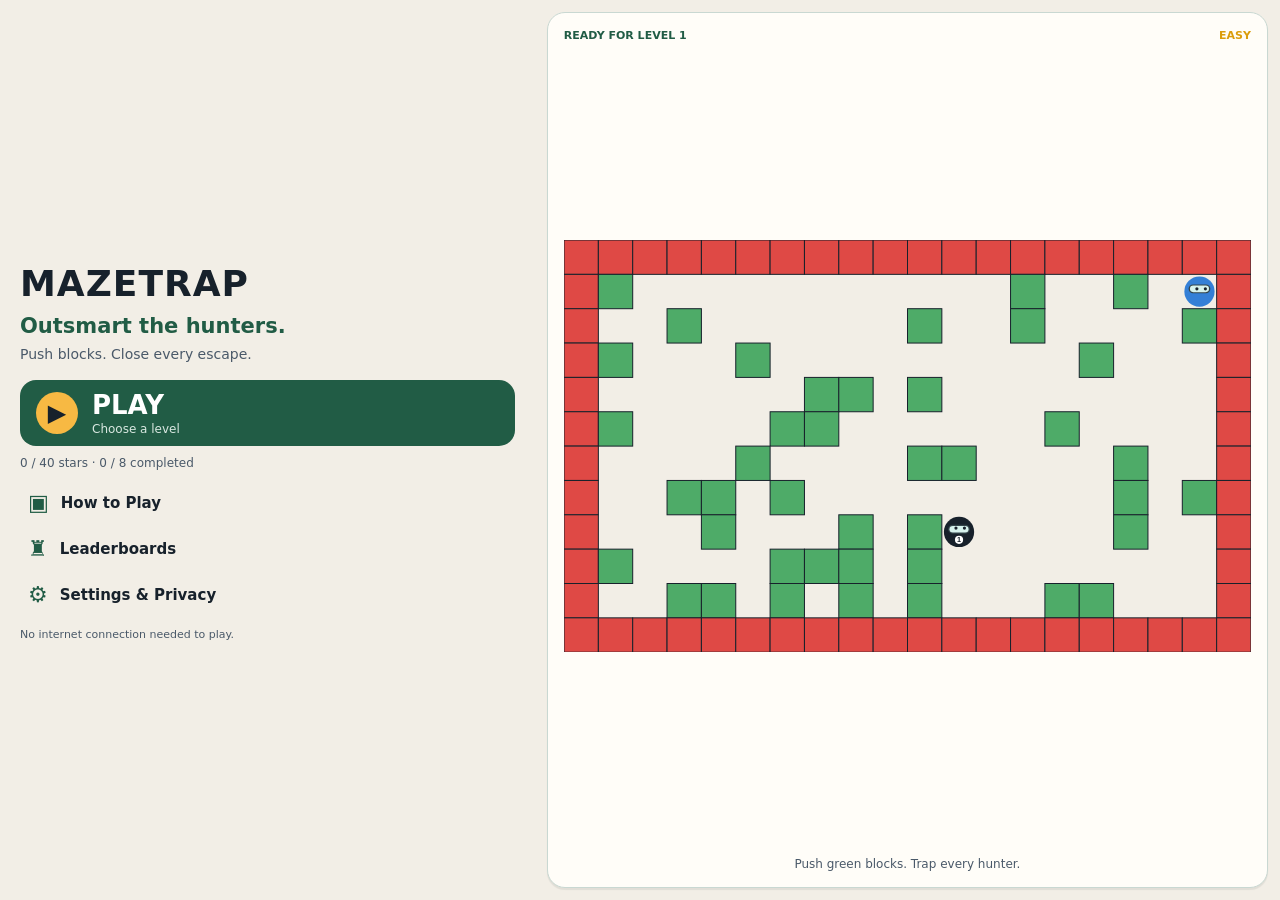
==== commit 88431752: "Deploy MazeTrap web from c2a1849d113087cc1936293c3824e0b89ef4f2d2" ====
--- a/play/index.html
+++ b/play/index.html
@@ -10,7 +10,7 @@
   <link rel="icon" type="image/png" sizes="32x32" href="assets/icons/favicon-32.png">
   <link rel="apple-touch-icon" sizes="180x180" href="assets/icons/apple-touch-icon.png">
   <link rel="manifest" href="manifest.webmanifest">
-  <link rel="stylesheet" href="assets/styles-LGPX37TC.css">
+  <link rel="stylesheet" href="assets/styles-VFSDHFSW.css">
 </head>
 <body>
   <noscript>MazeTrap needs JavaScript enabled to run.</noscript>
@@ -32,7 +32,7 @@
             <button class="nav-card" data-action="leaderboards"><span>♜</span>Leaderboards</button>
             <button class="nav-card" data-action="settings"><span>⚙</span>Settings &amp; Privacy</button>
           </nav>
-          <p class="offline-note">No internet connection needed to play.<br><small>Copyright © 2026 Relit Studio. All rights reserved.</small></p>
+          <p class="offline-note">No internet connection needed to play.</p>
         </div>
         <div class="menu-preview panel">
           <header><strong id="menu-preview-title">READY FOR LEVEL 1</strong><span id="menu-preview-difficulty">EASY</span></header>
@@ -85,15 +85,15 @@
     <section class="screen leaderboard-screen" id="leaderboards-screen" aria-label="Leaderboards">
       <header class="leaderboard-toolbar">
         <button class="leaderboard-icon-button" data-action="menu" aria-label="Back to main menu">
-          <svg viewBox="0 0 32 32" aria-hidden="true"><path d="M19 6 9 16l10 10M10 16h17"/></svg>
+          <svg viewBox="0 0 24 24" aria-hidden="true"><path d="M20 12H5m6-6-6 6 6 6"/></svg>
         </button>
         <h1>LEADERBOARD</h1>
         <div class="mode-switch" role="group" aria-label="Leaderboard source">
           <button class="selected" id="local-board-button" aria-label="Local leaderboard" aria-pressed="true">
-            <svg viewBox="0 0 32 32" aria-hidden="true"><rect x="9" y="3" width="14" height="26" rx="3"/><path d="M13 7h6m-5 18h4"/></svg><span>LOCAL</span>
+            <svg viewBox="0 0 24 24" aria-hidden="true"><path d="M7 2.5h10q1.5 0 1.5 1.5v16q0 1.5-1.5 1.5H7q-1.5 0-1.5-1.5V4q0-1.5 1.5-1.5ZM8 5h8m-5.5 14h3"/></svg><span>LOCAL</span>
           </button>
           <button id="global-board-button" aria-label="Global leaderboard" aria-pressed="false">
-            <svg viewBox="0 0 32 32" aria-hidden="true"><circle cx="16" cy="16" r="12"/><ellipse cx="16" cy="16" rx="5" ry="12"/><path d="M5 11h22M5 21h22"/></svg><span>GLOBAL</span>
+            <svg viewBox="0 0 24 24" aria-hidden="true"><circle cx="12" cy="12" r="9.5"/><path d="M2.8 12h18.4M4.5 7.5h15m-15 9h15M12 2.5c-3.5 2.7-3.5 16.3 0 19m0-19c3.5 2.7 3.5 16.3 0 19"/></svg><span>GLOBAL</span>
           </button>
         </div>
         <button class="leaderboard-icon-button hidden" id="leaderboard-refresh" aria-label="Refresh leaderboard">
@@ -107,8 +107,8 @@
         </div>
         <div class="period-switch hidden" id="period-switch" role="group" aria-label="Leaderboard period">
           <button data-period="daily"><svg viewBox="0 0 24 24" aria-hidden="true"><circle cx="12" cy="12" r="5"/><path d="M12 2v2m0 16v2M2 12h2m16 0h2M5 5l1.5 1.5m11 11L19 19M5 19l1.5-1.5m11-11L19 5"/></svg><span>DAY</span></button>
-          <button data-period="weekly"><svg viewBox="0 0 24 24" aria-hidden="true"><rect x="3" y="4" width="18" height="17" rx="2"/><path d="M7 2v4m10-4v4M3 9h18M7 14h10"/></svg><span>WEEK</span></button>
-          <button data-period="monthly"><svg viewBox="0 0 24 24" aria-hidden="true"><rect x="3" y="4" width="18" height="17" rx="2"/><path d="M7 2v4m10-4v4M3 9h18M8 9v12m8-12v12M3 15h18"/></svg><span>MONTH</span></button>
+          <button data-period="weekly"><svg viewBox="0 0 24 24" aria-hidden="true"><path d="M5 4h14q2 0 2 2v13q0 2-2 2H5q-2 0-2-2V6q0-2 2-2ZM7 2v4m10-4v4M3 9h18M7 14h10"/></svg><span>WEEK</span></button>
+          <button data-period="monthly"><svg viewBox="0 0 24 24" aria-hidden="true"><path d="M5 4h14q2 0 2 2v13q0 2-2 2H5q-2 0-2-2V6q0-2 2-2ZM7 2v4m10-4v4M3 9h18M8 9v12m8-12v12M3 15h18"/></svg><span>MONTH</span></button>
           <button class="selected" data-period="all_time"><svg viewBox="0 0 24 24" aria-hidden="true"><path d="M12 12C9 7 7 6 5 7 1 9 1 15 5 17c2 1 4 0 7-5 3-5 5-6 7-5 4 2 4 8 0 10-2 1-4 0-7-5Z"/></svg><span>ALL TIME</span></button>
         </div>
       </div>
@@ -139,11 +139,11 @@
           <h2>LEADERBOARD DISPLAY NAMES</h2>
           <label class="identity-card">
             <strong>▣ &nbsp; Local identity</strong>
-            <input id="local-name" maxlength="12" autocomplete="off">
+            <input id="local-name" maxlength="25" autocomplete="off">
           </label>
           <label class="identity-card">
             <strong>◎ &nbsp; Global identity</strong>
-            <input id="global-name" maxlength="12" autocomplete="off">
+            <input id="global-name" maxlength="25" autocomplete="off">
             <button class="secondary-button" id="use-local-name" type="button">↻ &nbsp; USE LOCAL</button>
           </label>
           <p class="service-note" id="queue-status">Global score uploads: 0 pending</p>
@@ -225,6 +225,6 @@
   </div>
 
   <div class="toast hidden" id="toast" role="status"></div>
-  <script type="module" src="assets/app-LXT3ILAX.js"></script>
+  <script type="module" src="assets/app-L3B4SY6J.js"></script>
 </body>
 </html>
--- a/play/assets/styles-VFSDHFSW.css
+++ b/play/assets/styles-VFSDHFSW.css
@@ -0,0 +1 @@
+:root{color-scheme:light;--background: #f2eee6;--surface: #fffdf8;--surface-muted: #ede8de;--ink: #17212b;--muted: #4a5969;--green: #215c45;--green-dark: #173f32;--green-pale: #ddeee6;--green-mid: #62c48a;--gold: #f7b943;--gold-dark: #db9d0b;--red: #df4945;--ceramic: #4eab68;--border: #c9d8d2;--shadow: 0 2px 1px rgb(23 33 43 / 8%);font-family:Inter,ui-sans-serif,system-ui,-apple-system,BlinkMacSystemFont,Segoe UI,sans-serif;font-synthesis:none}*{box-sizing:border-box}html,body{width:100%;min-height:100%;margin:0;background:var(--background);color:var(--ink)}body{overflow:hidden}button,input{font:inherit}button,a{-webkit-tap-highlight-color:transparent}button{cursor:pointer}.hidden{display:none!important}.panel{background:var(--surface);border:1px solid var(--border);border-radius:18px;box-shadow:var(--shadow)}.screen{display:none;width:100vw;height:100dvh;min-height:420px;padding:12px;overflow:auto}.screen.active{display:block}.screen.menu-screen{min-height:0}.menu-shell{display:grid;grid-template-columns:minmax(0,.85fr) minmax(0,1.2fr);gap:24px;width:100%;height:100%}.menu-copy{display:flex;flex-direction:column;justify-content:safe center;min-width:0;overflow:auto;padding:8px}.menu-copy h1{margin:0;font-size:clamp(26px,3.2vw,36px);line-height:1.4;letter-spacing:1px}.menu-copy h2{margin:4px 0;color:var(--green);font-size:clamp(16px,2vw,21px)}.menu-blurb{margin:4px 0;font-size:14px;color:var(--muted)}.menu-progress{margin:10px 0 0;color:var(--muted);font-size:12px}.menu-preview{display:flex;flex-direction:column;min-width:0;padding:16px}.menu-preview header{display:flex;justify-content:space-between;gap:8px;color:var(--green);font-size:11px}.menu-preview header span{color:var(--gold-dark);font-weight:800}.menu-preview>p{margin:8px 0 0;text-align:center;color:var(--muted);font-size:12px}.menu-board-stage{display:grid;place-items:center;flex:1;min-height:0}#menu-canvas{display:block;max-width:100%;max-height:100%}.play-button{display:flex;align-items:center;gap:14px;width:100%;min-height:66px;margin-top:14px;padding:8px 16px;border:0;border-radius:16px;background:var(--green);color:#fff;text-align:left;flex-shrink:0}.play-button:hover{background:var(--green-dark)}.play-button strong{display:block;font-size:26px}.play-button.resuming strong{font-size:clamp(14px,2.3vw,24px);white-space:nowrap}.play-button small{display:block;margin-top:2px;font-size:12px;color:#d9e8e1}.play-icon{display:grid;place-items:center;width:42px;aspect-ratio:1;border-radius:50%;background:var(--gold);color:var(--ink);font-size:24px;flex-shrink:0}.menu-nav{display:flex;flex-direction:column;gap:4px;margin-top:12px}.nav-card{display:flex;align-items:center;gap:12px;width:100%;min-height:42px;padding:6px 8px;border:0;border-radius:10px;background:transparent;color:var(--ink);font-size:15px;font-weight:700;text-align:left}.nav-card:hover{background:var(--green-pale)}.nav-card span{color:var(--green);font-size:22px}.offline-note{margin:12px 0 0;text-align:left;color:var(--muted);font-size:11px}.screen-header,.settings-header{display:grid;grid-template-columns:150px 1fr 150px;align-items:center;min-height:64px}.screen-header h1{margin:0;text-align:center;font-size:clamp(28px,3vw,44px)}.back-button{display:flex;align-items:center;justify-content:center;gap:18px;min-height:58px;padding:0 18px;border:1px solid var(--border);border-radius:12px;background:#eff5f2;color:var(--green);font-weight:900;font-size:17px}.back-button:first-letter{font-size:25px}.screen.levels-screen{min-height:0;overflow:hidden}.levels-screen.active{display:flex;flex-direction:column;gap:8px}.level-screen-header{display:flex;align-items:center;gap:12px;flex-shrink:0}.level-screen-header h1{flex:1;margin:0;font-size:clamp(18px,2.5vw,26px);white-space:nowrap}.level-screen-header .leaderboard-icon-button{font-size:25px}#levels-menu{width:40px;height:40px}#levels-menu svg{width:23px;height:23px;fill:none;stroke:currentColor;stroke-width:1.8;stroke-linecap:round;stroke-linejoin:round}#level-progress{font-size:11px;color:var(--muted);white-space:nowrap}.level-pages{display:grid;grid-auto-flow:column;grid-auto-columns:100%;gap:0;flex:1;min-height:0;overflow-x:auto;overflow-y:hidden;overscroll-behavior-inline:contain;scroll-snap-type:x mandatory;scrollbar-width:none}.level-pages::-webkit-scrollbar{display:none}.level-page{display:grid;grid-template-columns:repeat(2,minmax(0,1fr));gap:14px;padding:3px;scroll-snap-align:start;scroll-snap-stop:always;min-height:0}.level-card{position:relative;display:flex;flex-direction:column;min-width:0;padding:20px;overflow:hidden;border:1px solid #ddd5c8;border-top:8px solid var(--green-mid);border-radius:0 0 12px 12px;background:var(--surface);text-align:left}.level-card.medium{border-top-color:var(--gold-dark)}.level-card.hard{border-top-color:#ed7255}.level-card.extreme{border-top-color:#d33b3b}.level-card.locked{filter:grayscale(.85);opacity:.6}.level-card.current{outline:3px solid var(--gold-dark);outline-offset:-3px}.level-card h2{margin:0;font-size:clamp(26px,3vw,42px)}.level-card .badge{position:absolute;top:18px;right:18px;padding:6px 10px;border-radius:999px;background:var(--green-mid);color:#fff;font-size:12px;font-weight:900}.level-card.medium .badge{background:var(--gold-dark)}.level-card.hard .badge{background:#ed7255}.level-card.extreme .badge{background:#d33b3b}.stars{margin:8px 0 24px;color:var(--gold-dark);letter-spacing:1px;font-size:clamp(20px,2.4vw,32px)}.hunter-count{margin:0 0 24px;color:#193c31;font-size:clamp(20px,2vw,30px);font-weight:900}.level-facts{display:grid;grid-template-columns:110px 1fr;gap:10px;margin:0}.level-facts dt{color:#62716c;font-size:12px;font-weight:800}.level-facts dd{margin:0;color:#214d3d;font-weight:800}.level-card footer{display:flex;justify-content:space-between;gap:6px;margin:auto -20px -20px;padding:14px 20px;background:var(--green-pale);color:var(--green);font-weight:900}.level-card.current footer{background:var(--gold-dark);color:#fff}.level-page-controls{display:flex;align-items:center;justify-content:center;gap:6px;height:34px;flex-shrink:0}.level-page-controls>button{width:30px;height:30px;border:0;border-radius:8px;background:transparent;color:var(--green);font-size:25px;padding:0}.level-page-controls>button:disabled{opacity:.35}#level-page-label{font-size:10px;color:var(--muted);white-space:nowrap}.page-dots{display:flex;justify-content:center;gap:0;height:28px}.page-dots button{position:relative;width:24px;height:28px;padding:0;border:0;background:transparent}.page-dots button:after{content:"";position:absolute;width:7px;height:7px;top:10px;left:8px;border-radius:5px;background:#b3b8b5}.page-dots button.selected:after{width:19px;left:2px;background:var(--gold-dark)}.locked-level{display:flex;flex-direction:column;align-items:center;justify-content:center;flex:1;gap:12px;color:var(--muted);font-size:14px}.locked-level>span{font-size:35px}.screen.instructions-screen{min-height:0}.instructions-panel{display:grid;grid-template-rows:auto minmax(0,1fr) auto;gap:14px;max-width:1200px;height:100%;margin:0 auto;padding:20px;border:2px solid var(--green);overflow:hidden}.instructions-panel>h1{margin:0;text-align:center;font-size:clamp(22px,3vw,30px)}.instructions-content{display:grid;grid-template-columns:minmax(0,1.35fr) minmax(0,1fr);gap:22px;align-items:center;min-height:0;overflow:auto;scrollbar-width:thin;scrollbar-color:var(--border) transparent}.instructions-figure{min-width:0;margin:0}.illustration-labels{display:grid;grid-template-columns:1fr 1fr;gap:4%;text-align:center;color:var(--green);font-size:clamp(10px,1.2vw,13px);font-weight:800}#instructions-image{display:block;width:100%;height:auto}.instructions-copy{font-size:clamp(14px,1.6vw,18px);line-height:1.45}.instructions-copy h2{margin:0 0 10px;color:var(--green);font-size:clamp(19px,2.2vw,25px)}.instructions-copy p{margin:0 0 12px}.instructions-copy .instructions-controls{margin-bottom:0;color:var(--muted)}.instructions-panel>.center-actions{margin-top:0}.center-actions{display:flex;justify-content:center;gap:16px;margin-top:24px}.primary-button,.secondary-button{min-width:190px;min-height:54px;padding:10px 20px;border-radius:10px;font-weight:900}.primary-button{border:0;background:var(--green);color:#fff}.primary-button:hover{background:var(--green-dark)}.secondary-button{border:1px solid var(--border);background:#eff5f2;color:var(--green)}.screen.leaderboard-screen{min-height:0;padding:max(8px,env(safe-area-inset-top)) max(12px,env(safe-area-inset-right)) max(8px,env(safe-area-inset-bottom)) max(12px,env(safe-area-inset-left));overflow:hidden;background:#f3efe7}.leaderboard-screen.active{display:flex;flex-direction:column;gap:6px}.leaderboard-toolbar{display:flex;flex-wrap:wrap;align-items:center;gap:6px;flex-shrink:0}.leaderboard-toolbar h1{flex:1;margin:0;font-size:clamp(18px,2.5vw,23px);line-height:1.4;white-space:nowrap}.leaderboard-screen svg{display:block;width:20px;height:20px;fill:none;stroke:currentColor;stroke-width:2;stroke-linecap:round;stroke-linejoin:round;flex-shrink:0}.leaderboard-icon-button{display:grid;place-items:center;width:48px;height:48px;padding:0;border:1px solid #cbd7d0;border-radius:10px;color:#24543f;background:#fffdf8;flex-shrink:0}.mode-switch{display:flex;gap:4px;height:48px}.mode-switch button{display:flex;align-items:center;justify-content:center;gap:5px;min-width:82px;height:48px;padding:0 8px;border:1px solid #cbd7d0;border-radius:10px;background:#fffdf8;color:#17202a;font-size:11px;font-weight:800}.leaderboard-screen .mode-switch svg{width:18px;height:18px;stroke-width:1.8}.mode-switch .selected,.period-switch .selected{background:#ddefe3;color:#24543f;border-color:#62c48a}.leaderboard-filters{display:flex;flex-wrap:wrap;justify-content:space-between;align-items:center;gap:6px;flex-shrink:0}.leaderboard-controls{display:flex;align-items:center;gap:4px;flex:0 0 auto}.leaderboard-controls>span{width:40px;color:var(--muted);font-size:11px;font-weight:800}#leaderboard-levels{display:grid;grid-template-columns:repeat(8,32px);gap:4px}#leaderboard-levels button{height:32px;min-width:0;padding:0;border:0;border-radius:7px;background:#dce8e1;color:var(--green);font-size:14px;font-weight:800}#leaderboard-levels button.selected{background:#f2b84b}.period-switch{display:flex;flex:0 0 auto;gap:4px}.period-switch button{display:flex;align-items:center;justify-content:center;gap:4px;height:32px;padding:0 6px;border:1px solid #cbd7d0;border-radius:8px;background:#fffdf8;color:#17202a;font-size:11px;font-weight:800;white-space:nowrap}.leaderboard-screen .period-switch svg{width:14px;height:14px;stroke-width:1.8}.leaderboard-panel{display:flex;flex-direction:column;flex:1;min-height:0;padding:8px 12px 0;overflow:hidden;border-color:#d7ded8;border-radius:11px;box-shadow:none}.leaderboard-heading{display:flex;flex-wrap:wrap;justify-content:space-between;align-items:center;gap:4px 12px;padding-bottom:8px;flex-shrink:0}.leaderboard-heading h2{margin:0;color:var(--green);font-size:18px;line-height:1.25}.leaderboard-heading span{color:var(--muted);font-size:11px;overflow-wrap:anywhere}.table-wrap{position:relative;flex:1;min-height:0;overflow:auto}.leaderboard-panel table{width:100%;border-collapse:collapse;table-layout:fixed}.rank-column{width:40px}.time-column{width:86px}.moves-column{width:70px}.date-column{width:126px}.leaderboard-panel th{position:sticky;top:0;z-index:1;padding:8px;background:var(--green);color:#fff;text-align:left;font-size:11px}.leaderboard-panel th:first-child{border-radius:7px 0 0 7px}.leaderboard-panel th:last-child{border-radius:0 7px 7px 0}.leaderboard-panel td{padding:10px 8px;border-bottom:1px solid #e5e7e4;font-size:13px}.leaderboard-panel th:last-child,.leaderboard-panel td:last-child{text-align:right}.leaderboard-panel td:first-child{color:#718174;font-weight:800}.leaderboard-panel tr:first-child td:first-child{color:#a9741c}.leaderboard-panel td:nth-child(2){font-weight:700;overflow-wrap:anywhere}.leaderboard-panel td:nth-child(3){font-weight:700;font-variant-numeric:tabular-nums;white-space:nowrap}.leaderboard-panel td:last-child{color:var(--muted);font-size:11px;white-space:nowrap}.leaderboard-panel .personal-score{background:#fcf0d7}.leaderboard-panel .nearby-heading td{padding-top:16px;color:var(--green);font-weight:800;text-align:center}.leaderboard-best{display:flex;flex-wrap:wrap;align-items:center;gap:4px 12px;min-height:36px;padding:6px 0;border-top:1px solid var(--border);color:var(--muted);font-size:11px;flex-shrink:0}.leaderboard-best strong{color:var(--green)}.leaderboard-best .personal-rank{margin-left:auto}.empty-state{margin:32px 0;text-align:center;color:var(--muted);font-size:17px;font-weight:800}@media(max-width:480px){.screen.leaderboard-screen{padding:max(3px,env(safe-area-inset-top)) max(4px,env(safe-area-inset-right)) max(3px,env(safe-area-inset-bottom)) max(4px,env(safe-area-inset-left))}.leaderboard-screen.active{gap:5px}.leaderboard-toolbar{gap:4px}.leaderboard-toolbar h1{font-size:16px}.leaderboard-icon-button{width:36px;height:36px}.leaderboard-screen svg{width:19px;height:19px}.mode-switch{height:36px;gap:4px}.mode-switch button{min-width:36px;width:36px;height:36px;padding:0}.mode-switch button span{display:none}.leaderboard-screen .mode-switch svg{width:18px;height:18px}.leaderboard-filters{gap:4px}.leaderboard-controls{gap:2px}.leaderboard-controls>span{width:30px;font-size:9px}#leaderboard-levels{grid-template-columns:repeat(8,28px);gap:2px}#leaderboard-levels button{height:28px;font-size:13px}.date-column,.leaderboard-panel th:nth-child(5),.leaderboard-panel td:nth-child(5){display:none}.period-switch{gap:2px}.period-switch button{height:28px;font-size:10px;padding:0 4px;gap:3px}.leaderboard-screen .period-switch svg{width:12px;height:12px}.leaderboard-panel{padding:5px 6px 0}.leaderboard-heading{gap:2px 6px;padding-bottom:4px}.leaderboard-heading h2{font-size:13px}.leaderboard-heading span{font-size:9px}.rank-column{width:32px}.time-column{width:78px}.moves-column{width:62px}.leaderboard-panel th{padding:5px 3px;font-size:9px}.leaderboard-panel td{padding:6px 3px;font-size:11px}.leaderboard-panel td:last-child{font-size:9px}.leaderboard-best{min-height:23px;padding:4px 0;gap:3px 6px;font-size:9px}.empty-state{margin:12px 0;font-size:12px}}.settings-header{grid-template-columns:1fr auto;padding:4px 8px 10px}.settings-header h1{margin:0;font-size:38px}.settings-header p{margin:3px 0 0;color:var(--muted)}.settings-grid{display:grid;grid-template-columns:60% 40%;gap:12px;height:calc(100% - 82px)}.settings-panel{padding:14px;overflow:auto}.settings-panel h2{margin:0 0 12px;color:var(--muted);font-size:17px}.identity-card{display:flex;flex-direction:column;gap:10px;margin-bottom:12px;padding:22px 16px;border:1px solid var(--border);border-radius:14px;background:#f6f3ed;font-size:20px}.identity-card input{width:100%;min-height:58px;padding:10px 16px;border:1px solid var(--border);border-radius:11px;background:var(--surface);color:var(--ink);font-size:20px}.identity-card .secondary-button{align-self:flex-start;min-width:190px}.toggle-card{position:relative;display:flex;align-items:center;justify-content:space-between;min-height:90px;margin-bottom:10px;padding:18px;border:1px solid var(--border);border-radius:14px;background:#f6f3ed}.toggle-card strong,.privacy-card strong{display:block;font-size:20px}.toggle-card small,.privacy-card small{display:block;margin-top:2px;color:var(--muted)}.toggle-card input{position:absolute;opacity:0}.toggle-card i{position:relative;width:78px;height:45px;border-radius:30px;background:#a7aca9;transition:background .15s}.toggle-card i:after{content:"";position:absolute;top:4px;left:4px;width:37px;height:37px;border-radius:50%;background:#fff;transition:transform .15s}.toggle-card input:checked+i{background:var(--green)}.toggle-card input:checked+i:after{transform:translate(33px)}.privacy-card{display:flex;align-items:center;gap:18px;min-height:90px;padding:18px;border:1px solid var(--border);border-radius:14px;background:#f6f3ed;color:inherit;text-decoration:none}.privacy-card>span:first-child{color:var(--green);font-size:32px}.offline-banner{padding:18px;border-radius:12px;background:#e6f0ec;color:var(--muted);font-weight:800}.service-note{margin:8px 0 0;color:var(--muted)}.screen.game-screen{position:relative;min-height:0;padding:0;overflow:hidden;overscroll-behavior:none}.game-layout{position:absolute;inset:env(safe-area-inset-top) env(safe-area-inset-right) env(safe-area-inset-bottom) env(safe-area-inset-left)}.game-status{position:absolute;display:flex;align-items:center;gap:8px;z-index:2;pointer-events:none;font-size:11px}.game-level{flex-shrink:0;color:var(--green);font-size:12px}.game-description{flex:1;min-width:0;margin:0;overflow:hidden;white-space:nowrap;text-overflow:ellipsis;text-align:right;color:var(--muted);font-size:10px}.board-stage{position:absolute;display:grid;place-items:center;touch-action:none}#game-canvas{display:block;max-width:100%;max-height:100%;outline:none;touch-action:none}.game-rail{position:absolute;z-index:3;display:flex;flex-direction:column;justify-content:center}.left-rail{gap:8px}.left-rail button{display:flex;flex:0 1 44px;min-height:24px;align-items:center;justify-content:center;padding:0;border:0;border-radius:8px;background:var(--green);color:#fff}.fullscreen-button,.fullscreen-button[hidden]{display:none!important}.left-rail button span{font-size:20px;line-height:1}.left-rail button small{display:none}.left-rail button.muted span{text-decoration:line-through;opacity:.65}.right-rail{align-items:stretch;gap:0}.hud-stats{display:grid;grid-template-columns:repeat(2,minmax(0,1fr));gap:4px}.hud-stat{display:flex;flex-direction:column;align-items:center;justify-content:center;height:62px;gap:5px;border:1px solid var(--border);border-radius:9px;background:var(--surface);min-width:0}.hud-stat strong{font-size:14px;line-height:19px;font-variant-numeric:tabular-nums;white-space:nowrap}.hud-stat small{font-size:8px;font-weight:800;line-height:11px}.move-caption{margin:12px 0 5px;color:var(--green);font-size:10px;text-align:center}.movement-pad{display:grid;grid-template-columns:repeat(2,minmax(0,1fr));grid-template-rows:repeat(3,auto);gap:4px}.movement-pad button{width:100%;aspect-ratio:1;padding:0;border:1px solid #8daf98;border-radius:10px;background:#e0eee5;color:var(--green);font-size:24px;line-height:1;touch-action:manipulation}.movement-pad button:active{background:#c2dacb}.movement-pad .move-up,.movement-pad .move-down{grid-column:1 / span 2;width:calc((100% - 4px)/2);justify-self:center}.move-up{grid-row:1}.move-left,.move-right{grid-row:2}.move-down{grid-row:3}.swipe-hint{margin-top:6px;color:var(--muted);font-size:9px;text-align:center}.compact-hud .left-rail{gap:6px}.compact-hud .left-rail button{flex-basis:34px}.compact-hud .left-rail button span{font-size:18px}.compact-hud .game-level,.compact-hud .game-description{font-size:8px}.compact-hud .hud-stat{height:48px;gap:4px}.compact-hud .hud-stat strong{font-size:11px;line-height:15px}.compact-hud .hud-stat small{font-size:7px}.compact-hud .move-caption{margin-top:8px;font-size:8px}.compact-hud .movement-pad button{font-size:18px}.compact-hud .swipe-hint{font-size:8px}.game-overlay{position:absolute;z-index:5;inset:0;display:grid;place-items:center;background:#17212b6b}.result-card{width:min(600px,calc(100vw - 32px));min-width:0;max-height:calc(100dvh - 24px);overflow:auto;padding:28px;text-align:center}.result-card h2{margin:0;font-size:34px}.result-header{display:flex;align-items:center;gap:8px}.result-card .result-header h2{flex:1;min-width:0;text-align:left;font-size:clamp(14px,3.3vw,30px);line-height:1.2}#result-share{display:flex;align-items:center;justify-content:center;gap:4px;flex-shrink:0;width:84px;height:40px;padding:4px;border:1px solid var(--border);border-radius:8px;background:var(--surface);color:var(--green);font-size:11px;font-weight:800}#result-share svg{width:18px;height:18px;fill:none;stroke:currentColor;stroke-width:1.8}.result-share-tools{margin-top:14px}.result-share-tools>div{display:flex;justify-content:center;flex-wrap:wrap;gap:8px}.result-share-tools button{min-height:36px;padding:6px 10px;color:var(--green);background:var(--surface);border:1px solid var(--border);border-radius:6px}.result-share-tools textarea{display:block;width:100%;margin-top:8px;padding:8px;resize:vertical;font:12px/1.5 sans-serif}.result-card>p{color:var(--muted);font-weight:800}.result-stats{display:grid;grid-template-columns:repeat(3,minmax(0,1fr));gap:12px;margin:22px 0}.result-stats div{min-width:0;padding:14px;border-radius:12px;background:var(--surface-muted)}.result-stats strong,.result-stats small{display:block}.result-stats strong{font-size:23px}.result-stats small{margin-top:6px;color:var(--muted);font-weight:900}.result-card .center-actions{display:grid;grid-template-columns:repeat(2,minmax(0,1fr));align-items:stretch;gap:12px}.result-card .center-actions button{display:flex;align-items:center;justify-content:center;min-width:0;min-height:48px;padding:8px 10px;line-height:1.2;white-space:nowrap}@media(max-height:400px),(max-width:480px){.result-card{padding:12px}.result-card h2{font-size:22px}#result-share{width:68px;height:32px}.result-card>p{margin:6px 0;font-size:12px}.result-stats{gap:6px;margin:10px 0}.result-stats div{padding:8px 4px}.result-stats strong{font-size:16px;white-space:nowrap}.result-stats small{margin-top:4px;font-size:9px}.result-card .center-actions{gap:8px;margin-top:10px}.result-card .center-actions button{min-height:40px;font-size:13px}}.toast{position:fixed;z-index:30;left:50%;bottom:18px;max-width:min(520px,90vw);padding:12px 18px;transform:translate(-50%);border-radius:10px;background:var(--ink);color:#fff;text-align:center}@media(max-width:800px),(max-height:480px){.screen{min-height:320px;padding:7px}.menu-shell{gap:16px}.menu-copy{padding:4px}.menu-blurb{font-size:12px}.menu-nav{gap:2px;margin-top:8px}.nav-card{min-height:36px;padding:3px 6px;font-size:13px}.nav-card span{font-size:19px}.play-button{min-height:54px;padding:6px 12px;margin-top:10px}.play-icon{width:36px;font-size:20px}.play-button strong{font-size:22px}.menu-progress,.offline-note{font-size:10px}.menu-preview{padding:12px}.screen-header{min-height:50px;grid-template-columns:112px 1fr 112px}.back-button{min-height:48px;font-size:14px}.level-card{padding:12px}.level-card h2{font-size:24px}.stars{margin:3px 0 8px;font-size:18px}.hunter-count{margin-bottom:10px;font-size:18px}.level-facts{grid-template-columns:80px 1fr;gap:5px;font-size:12px}.level-card footer{margin:auto -12px -12px;padding:8px 12px;font-size:11px}.instructions-panel{padding:10px;gap:8px}.instructions-content{gap:14px}.center-actions{margin-top:10px}.primary-button,.secondary-button{min-width:150px;min-height:44px}.settings-header h1{font-size:28px}.settings-header p{font-size:12px}.identity-card{padding:12px;font-size:16px}.identity-card input{min-height:42px;font-size:16px}.toggle-card,.privacy-card{min-height:64px;padding:10px}.toggle-card strong,.privacy-card strong{font-size:15px}.toggle-card small,.privacy-card small{font-size:11px}.toggle-card i{width:58px;height:34px}.toggle-card i:after{width:28px;height:28px;top:3px;left:3px}.toggle-card input:checked+i:after{transform:translate(24px)}}@media(max-height:600px){.settings-header{height:76px;padding-bottom:6px}.settings-header h1{font-size:29px}.settings-grid{height:calc(100% - 76px)}.settings-panel{padding:10px}.settings-panel h2{margin-bottom:8px;font-size:14px}.identity-card{gap:7px;margin-bottom:8px;padding:11px 12px;font-size:16px}.identity-card input{min-height:42px;font-size:16px}.identity-card .secondary-button{min-width:155px;min-height:40px}.toggle-card,.privacy-card{min-height:67px;margin-bottom:8px;padding:10px 14px}.toggle-card strong,.privacy-card strong{font-size:16px}.toggle-card small,.privacy-card small{font-size:11px}.toggle-card i{width:62px;height:36px}.toggle-card i:after{top:3px;left:3px;width:30px;height:30px}.toggle-card input:checked+i:after{transform:translate(26px)}.offline-banner{margin:8px 0 0;padding:12px}}@media(pointer:coarse),(max-width:800px),(max-height:480px){.fullscreen-button:not([hidden]){display:flex!important}}@media(orientation:portrait){body{overflow:auto}.screen{min-height:720px}.instructions-content,.settings-grid{grid-template-columns:1fr}.settings-grid{height:auto}}@media(max-width:599px),(max-height:299px){.menu-shell{grid-template-columns:1fr}.menu-preview{display:none}.menu-copy h1{font-size:24px}.menu-copy h2{font-size:13px}.menu-blurb{display:none}.play-button{min-height:48px}.menu-progress{margin-top:6px}.nav-card{min-height:32px}.offline-note{margin-top:6px}}@media(max-width:480px){.level-screen-header{gap:6px}.level-screen-header h1{font-size:17px}#level-progress{font-size:9px}.level-page{gap:8px}.level-card{padding:8px;border-top-width:5px}.level-card h2{font-size:18px}.level-card .badge{position:static;align-self:flex-end;font-size:8px;padding:3px 5px}.level-card .stars{font-size:14px;margin:2px 0 5px}.hunter-count{font-size:11px;margin-bottom:6px}.level-facts{grid-template-columns:1fr;gap:2px;font-size:9px}.level-facts dt{display:none}.level-card footer{margin:auto -8px -8px;padding:6px;font-size:8px;flex-wrap:wrap}.locked-level{font-size:10px}.locked-level>span{font-size:24px}.page-dots button{width:20px}.page-dots button:after{left:6px}.page-dots button.selected:after{width:15px;left:2px}#level-page-label{font-size:9px}}@media(max-width:599px),(orientation:portrait){.instructions-content{grid-template-columns:1fr;align-content:start;gap:10px}}
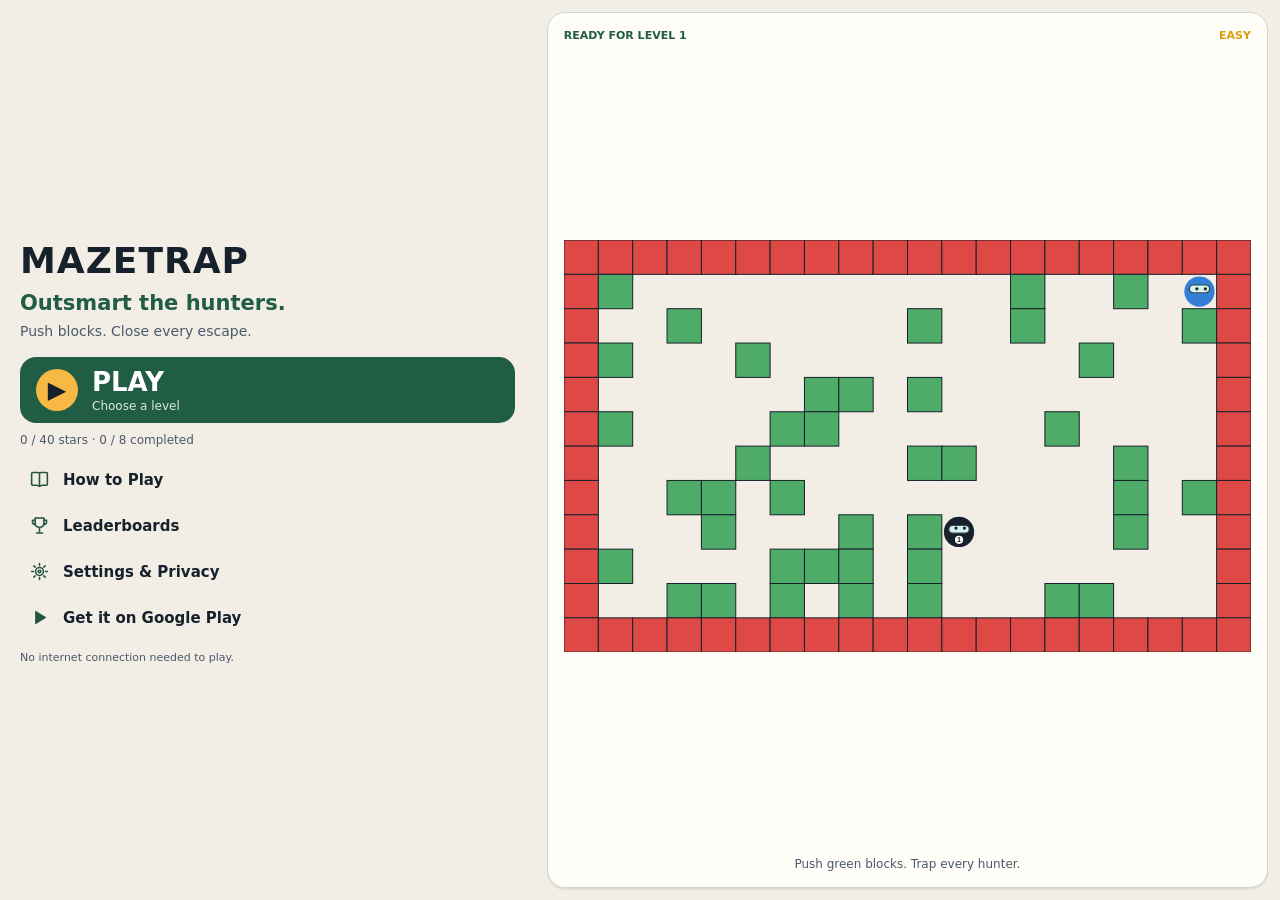
==== commit e2386afb: "Deploy MazeTrap web from 2f6b6b394468df4abccdb864397081bd3f036c31" ====
--- a/play/index.html
+++ b/play/index.html
@@ -10,7 +10,7 @@
   <link rel="icon" type="image/png" sizes="32x32" href="assets/icons/favicon-32.png">
   <link rel="apple-touch-icon" sizes="180x180" href="assets/icons/apple-touch-icon.png">
   <link rel="manifest" href="manifest.webmanifest">
-  <link rel="stylesheet" href="assets/styles-VFSDHFSW.css">
+  <link rel="stylesheet" href="assets/styles-4X2WJBRA.css">
 </head>
 <body>
   <noscript>MazeTrap needs JavaScript enabled to run.</noscript>
@@ -27,10 +27,21 @@
           </button>
           <p class="menu-progress" id="menu-progress"></p>
           <nav class="menu-nav">
-            <button class="nav-card hidden" id="choose-level-button" data-action="levels"><span>▦</span>Choose a level</button>
-            <button class="nav-card" data-action="instructions"><span>▣</span>How to Play</button>
-            <button class="nav-card" data-action="leaderboards"><span>♜</span>Leaderboards</button>
-            <button class="nav-card" data-action="settings"><span>⚙</span>Settings &amp; Privacy</button>
+            <button class="nav-card hidden" id="choose-level-button" data-action="levels">
+              <svg viewBox="0 0 24 24" aria-hidden="true"><path fill="currentColor" d="M7,4 L20,12 L7,20 Z"/></svg>Choose a level
+            </button>
+            <button class="nav-card" data-action="instructions">
+              <svg viewBox="0 0 24 24" aria-hidden="true"><path d="M3,5.5 Q3,4 4.5,4 L10.5,4 Q12,4 12,5.5 L12,20 Q10.5,18.5 8.5,18.5 L4.5,18.5 Q3,18.5 3,17 Z M21,5.5 Q21,4 19.5,4 L13.5,4 Q12,4 12,5.5 L12,20 Q13.5,18.5 15.5,18.5 L19.5,18.5 Q21,18.5 21,17 Z"/></svg>How to Play
+            </button>
+            <button class="nav-card" data-action="leaderboards">
+              <svg viewBox="0 0 24 24" aria-hidden="true"><path d="M7,3.5 L17,3.5 L17,9 Q17,14 12,14 Q7,14 7,9 Z M7,6 L4,6 L4,8 Q4,11 7.5,11 M17,6 L20,6 L20,8 Q20,11 16.5,11 M12,14 L12,19 M8.5,20.5 L15.5,20.5"/></svg>Leaderboards
+            </button>
+            <button class="nav-card" data-action="settings">
+              <svg viewBox="0 0 24 24" aria-hidden="true"><path d="M12,3 L12,5 M12,19 L12,21 M3,12 L5,12 M19,12 L21,12 M5.6,5.6 L7,7 M17,17 L18.4,18.4 M18.4,5.6 L17,7 M7,17 L5.6,18.4 M12,7.5 A4.5,4.5 0,1 1,12 16.5 A4.5,4.5 0,1 1,12 7.5 M12,10.5 A1.5,1.5 0,1 1,12 13.5 A1.5,1.5 0,1 1,12 10.5"/></svg>Settings &amp; Privacy
+            </button>
+            <a class="nav-card hidden" id="android-download-link" target="_blank" rel="noopener noreferrer">
+              <svg viewBox="0 0 24 24" aria-hidden="true"><path fill="currentColor" d="M7,4 L20,12 L7,20 Z"/></svg>Get it on Google Play
+            </a>
           </nav>
           <p class="offline-note">No internet connection needed to play.</p>
         </div>
@@ -139,11 +150,11 @@
           <h2>LEADERBOARD DISPLAY NAMES</h2>
           <label class="identity-card">
             <strong>▣ &nbsp; Local identity</strong>
-            <input id="local-name" maxlength="25" autocomplete="off">
+            <input id="local-name" maxlength="50" autocomplete="off">
           </label>
           <label class="identity-card">
             <strong>◎ &nbsp; Global identity</strong>
-            <input id="global-name" maxlength="25" autocomplete="off">
+            <input id="global-name" maxlength="50" autocomplete="off">
             <button class="secondary-button" id="use-local-name" type="button">↻ &nbsp; USE LOCAL</button>
           </label>
           <p class="service-note" id="queue-status">Global score uploads: 0 pending</p>
@@ -225,6 +236,6 @@
   </div>
 
   <div class="toast hidden" id="toast" role="status"></div>
-  <script type="module" src="assets/app-L3B4SY6J.js"></script>
+  <script type="module" src="assets/app-VKGWTA3S.js"></script>
 </body>
 </html>
--- a/play/assets/styles-4X2WJBRA.css
+++ b/play/assets/styles-4X2WJBRA.css
@@ -0,0 +1 @@
+:root{color-scheme:light;--background: #f2eee6;--surface: #fffdf8;--surface-muted: #ede8de;--ink: #17212b;--muted: #4a5969;--green: #215c45;--green-dark: #173f32;--green-pale: #ddeee6;--green-mid: #62c48a;--gold: #f7b943;--gold-dark: #db9d0b;--red: #df4945;--ceramic: #4eab68;--border: #c9d8d2;--shadow: 0 2px 1px rgb(23 33 43 / 8%);font-family:Inter,ui-sans-serif,system-ui,-apple-system,BlinkMacSystemFont,Segoe UI,sans-serif;font-synthesis:none}*{box-sizing:border-box}html,body{width:100%;min-height:100%;margin:0;background:var(--background);color:var(--ink)}body{overflow:hidden}button,input{font:inherit}button,a{-webkit-tap-highlight-color:transparent}button{cursor:pointer}.hidden{display:none!important}.panel{background:var(--surface);border:1px solid var(--border);border-radius:18px;box-shadow:var(--shadow)}.screen{display:none;width:100vw;height:100dvh;min-height:420px;padding:12px;overflow:auto}.screen.active{display:block}.screen.menu-screen{min-height:0}.menu-shell{display:grid;grid-template-columns:minmax(0,.85fr) minmax(0,1.2fr);gap:24px;width:100%;height:100%}.menu-copy{display:flex;flex-direction:column;justify-content:safe center;min-width:0;overflow:auto;padding:8px}.menu-copy h1{margin:0;font-size:clamp(26px,3.2vw,36px);line-height:1.4;letter-spacing:1px}.menu-copy h2{margin:4px 0;color:var(--green);font-size:clamp(16px,2vw,21px)}.menu-blurb{margin:4px 0;font-size:14px;color:var(--muted)}.menu-progress{margin:10px 0 0;color:var(--muted);font-size:12px}.menu-preview{display:flex;flex-direction:column;min-width:0;padding:16px}.menu-preview header{display:flex;justify-content:space-between;gap:8px;color:var(--green);font-size:11px}.menu-preview header span{color:var(--gold-dark);font-weight:800}.menu-preview>p{margin:8px 0 0;text-align:center;color:var(--muted);font-size:12px}.menu-board-stage{display:grid;place-items:center;flex:1;min-height:0}#menu-canvas{display:block;max-width:100%;max-height:100%}.play-button{display:flex;align-items:center;gap:14px;width:100%;min-height:66px;margin-top:14px;padding:8px 16px;border:0;border-radius:16px;background:var(--green);color:#fff;text-align:left;flex-shrink:0}.play-button:hover{background:var(--green-dark)}.play-button strong{display:block;font-size:26px}.play-button.resuming strong{font-size:clamp(14px,2.3vw,24px);white-space:nowrap}.play-button small{display:block;margin-top:2px;font-size:12px;color:#d9e8e1}.play-icon{display:grid;place-items:center;width:42px;aspect-ratio:1;border-radius:50%;background:var(--gold);color:var(--ink);font-size:24px;flex-shrink:0}.menu-nav{display:flex;flex-direction:column;gap:4px;margin-top:12px}.nav-card{display:flex;align-items:center;gap:12px;width:100%;min-height:42px;padding:6px 8px;border:0;border-radius:10px;background:transparent;color:var(--ink);font-size:15px;font-weight:700;text-align:left;text-decoration:none}.nav-card svg [fill=currentColor]{fill:currentColor;stroke:none}.nav-card svg{width:21px;height:21px;margin:0 1px;color:#24543f;fill:none;stroke:currentColor;stroke-width:1.8;stroke-linecap:round;stroke-linejoin:round;flex-shrink:0}.offline-note{margin:12px 0 0;text-align:left;color:var(--muted);font-size:11px}.screen-header,.settings-header{display:grid;grid-template-columns:150px 1fr 150px;align-items:center;min-height:64px}.screen-header h1{margin:0;text-align:center;font-size:clamp(28px,3vw,44px)}.back-button{display:flex;align-items:center;justify-content:center;gap:18px;min-height:58px;padding:0 18px;border:1px solid var(--border);border-radius:12px;background:#eff5f2;color:var(--green);font-weight:900;font-size:17px}.back-button:first-letter{font-size:25px}.screen.levels-screen{min-height:0;overflow:hidden}.levels-screen.active{display:flex;flex-direction:column;gap:8px}.level-screen-header{display:flex;align-items:center;gap:12px;flex-shrink:0}.level-screen-header h1{flex:1;margin:0;font-size:clamp(18px,2.5vw,26px);white-space:nowrap}.level-screen-header .leaderboard-icon-button{font-size:25px}#levels-menu{width:40px;height:40px}#levels-menu svg{width:23px;height:23px;fill:none;stroke:currentColor;stroke-width:1.8;stroke-linecap:round;stroke-linejoin:round}#level-progress{font-size:11px;color:var(--muted);white-space:nowrap}.level-pages{display:grid;grid-auto-flow:column;grid-auto-columns:100%;gap:0;flex:1;min-height:0;overflow-x:auto;overflow-y:hidden;overscroll-behavior-inline:contain;scroll-snap-type:x mandatory;scrollbar-width:none}.level-pages::-webkit-scrollbar{display:none}.level-page{display:grid;grid-template-columns:repeat(2,minmax(0,1fr));gap:14px;padding:3px;scroll-snap-align:start;scroll-snap-stop:always;min-height:0}.level-card{position:relative;display:flex;flex-direction:column;min-width:0;padding:20px;overflow:hidden;border:1px solid #ddd5c8;border-top:8px solid var(--green-mid);border-radius:0 0 12px 12px;background:var(--surface);text-align:left}.level-card.medium{border-top-color:var(--gold-dark)}.level-card.hard{border-top-color:#ed7255}.level-card.extreme{border-top-color:#d33b3b}.level-card.locked{filter:grayscale(.85);opacity:.6}.level-card.current{outline:3px solid var(--gold-dark);outline-offset:-3px}.level-card h2{margin:0;font-size:clamp(26px,3vw,42px)}.level-card .badge{position:absolute;top:18px;right:18px;padding:6px 10px;border-radius:999px;background:var(--green-mid);color:#fff;font-size:12px;font-weight:900}.level-card.medium .badge{background:var(--gold-dark)}.level-card.hard .badge{background:#ed7255}.level-card.extreme .badge{background:#d33b3b}.stars{margin:8px 0 24px;color:var(--gold-dark);letter-spacing:1px;font-size:clamp(20px,2.4vw,32px)}.hunter-count{margin:0 0 24px;color:#193c31;font-size:clamp(20px,2vw,30px);font-weight:900}.level-facts{display:grid;grid-template-columns:110px 1fr;gap:10px;margin:0}.level-facts dt{color:#62716c;font-size:12px;font-weight:800}.level-facts dd{margin:0;color:#214d3d;font-weight:800}.level-card footer{display:flex;justify-content:space-between;gap:6px;margin:auto -20px -20px;padding:14px 20px;background:var(--green-pale);color:var(--green);font-weight:900}.level-card.current footer{background:var(--gold-dark);color:#fff}.level-page-controls{display:flex;align-items:center;justify-content:center;gap:6px;height:34px;flex-shrink:0}.level-page-controls>button{width:30px;height:30px;border:0;border-radius:8px;background:transparent;color:var(--green);font-size:25px;padding:0}.level-page-controls>button:disabled{opacity:.35}#level-page-label{font-size:10px;color:var(--muted);white-space:nowrap}.page-dots{display:flex;justify-content:center;gap:0;height:28px}.page-dots button{position:relative;width:24px;height:28px;padding:0;border:0;background:transparent}.page-dots button:after{content:"";position:absolute;width:7px;height:7px;top:10px;left:8px;border-radius:5px;background:#b3b8b5}.page-dots button.selected:after{width:19px;left:2px;background:var(--gold-dark)}.locked-level{display:flex;flex-direction:column;align-items:center;justify-content:center;flex:1;gap:12px;color:var(--muted);font-size:14px}.locked-level>span{font-size:35px}.screen.instructions-screen{min-height:0}.instructions-panel{display:grid;grid-template-rows:auto minmax(0,1fr) auto;gap:14px;max-width:1200px;height:100%;margin:0 auto;padding:20px;border:2px solid var(--green);overflow:hidden}.instructions-panel>h1{margin:0;text-align:center;font-size:clamp(22px,3vw,30px)}.instructions-content{display:grid;grid-template-columns:minmax(0,1.35fr) minmax(0,1fr);gap:22px;align-items:center;min-height:0;overflow:auto;scrollbar-width:thin;scrollbar-color:var(--border) transparent}.instructions-figure{min-width:0;margin:0}.illustration-labels{display:grid;grid-template-columns:1fr 1fr;gap:4%;text-align:center;color:var(--green);font-size:clamp(10px,1.2vw,13px);font-weight:800}#instructions-image{display:block;width:100%;height:auto}.instructions-copy{font-size:clamp(14px,1.6vw,18px);line-height:1.45}.instructions-copy h2{margin:0 0 10px;color:var(--green);font-size:clamp(19px,2.2vw,25px)}.instructions-copy p{margin:0 0 12px}.instructions-copy .instructions-controls{margin-bottom:0;color:var(--muted)}.instructions-panel>.center-actions{margin-top:0}.center-actions{display:flex;justify-content:center;gap:16px;margin-top:24px}.primary-button,.secondary-button{min-width:190px;min-height:54px;padding:10px 20px;border-radius:10px;font-weight:900}.primary-button{border:0;background:var(--green);color:#fff}.primary-button:hover{background:var(--green-dark)}.secondary-button{border:1px solid var(--border);background:#eff5f2;color:var(--green)}.screen.leaderboard-screen{min-height:0;padding:max(8px,env(safe-area-inset-top)) max(12px,env(safe-area-inset-right)) max(8px,env(safe-area-inset-bottom)) max(12px,env(safe-area-inset-left));overflow:hidden;background:#f3efe7}.leaderboard-screen.active{display:flex;flex-direction:column;gap:6px}.leaderboard-toolbar{display:flex;flex-wrap:wrap;align-items:center;gap:6px;flex-shrink:0}.leaderboard-toolbar h1{flex:1;margin:0;font-size:clamp(18px,2.5vw,23px);line-height:1.4;white-space:nowrap}.leaderboard-screen svg{display:block;width:20px;height:20px;fill:none;stroke:currentColor;stroke-width:2;stroke-linecap:round;stroke-linejoin:round;flex-shrink:0}.leaderboard-icon-button{display:grid;place-items:center;width:48px;height:48px;padding:0;border:1px solid #cbd7d0;border-radius:10px;color:#24543f;background:#fffdf8;flex-shrink:0}.mode-switch{display:flex;gap:4px;height:48px}.mode-switch button{display:flex;align-items:center;justify-content:center;gap:5px;min-width:82px;height:48px;padding:0 8px;border:1px solid #cbd7d0;border-radius:10px;background:#fffdf8;color:#17202a;font-size:11px;font-weight:800}.leaderboard-screen .mode-switch svg{width:18px;height:18px;stroke-width:1.8}.mode-switch .selected,.period-switch .selected{background:#ddefe3;color:#24543f;border-color:#62c48a}.leaderboard-filters{display:flex;flex-wrap:wrap;justify-content:space-between;align-items:center;gap:6px;flex-shrink:0}.leaderboard-controls{display:flex;align-items:center;gap:4px;flex:0 0 auto}.leaderboard-controls>span{width:40px;color:var(--muted);font-size:11px;font-weight:800}#leaderboard-levels{display:grid;grid-template-columns:repeat(8,32px);gap:4px}#leaderboard-levels button{height:32px;min-width:0;padding:0;border:0;border-radius:7px;background:#dce8e1;color:var(--green);font-size:14px;font-weight:800}#leaderboard-levels button.selected{background:#f2b84b}.period-switch{display:flex;flex:0 0 auto;gap:4px}.period-switch button{display:flex;align-items:center;justify-content:center;gap:4px;height:32px;padding:0 6px;border:1px solid #cbd7d0;border-radius:8px;background:#fffdf8;color:#17202a;font-size:11px;font-weight:800;white-space:nowrap}.leaderboard-screen .period-switch svg{width:14px;height:14px;stroke-width:1.8}.leaderboard-panel{display:flex;flex-direction:column;flex:1;min-height:0;padding:8px 12px 0;overflow:hidden;border-color:#d7ded8;border-radius:11px;box-shadow:none}.leaderboard-heading{display:flex;flex-wrap:wrap;justify-content:space-between;align-items:center;gap:4px 12px;padding-bottom:8px;flex-shrink:0}.leaderboard-heading h2{margin:0;color:var(--green);font-size:18px;line-height:1.25}.leaderboard-heading span{color:var(--muted);font-size:11px;overflow-wrap:anywhere}.table-wrap{position:relative;flex:1;min-height:0;overflow:auto}.leaderboard-panel table{width:100%;border-collapse:collapse;table-layout:fixed}.rank-column{width:40px}.time-column{width:86px}.moves-column{width:70px}.date-column{width:126px}.leaderboard-panel th{position:sticky;top:0;z-index:1;padding:8px;background:var(--green);color:#fff;text-align:left;font-size:11px}.leaderboard-panel th:first-child{border-radius:7px 0 0 7px}.leaderboard-panel th:last-child{border-radius:0 7px 7px 0}.leaderboard-panel td{padding:10px 8px;border-bottom:1px solid #e5e7e4;font-size:13px}.leaderboard-panel th:last-child,.leaderboard-panel td:last-child{text-align:right}.leaderboard-panel td:first-child{color:#718174;font-weight:800}.leaderboard-panel tr:first-child td:first-child{color:#a9741c}.leaderboard-panel td:nth-child(2){font-weight:700;overflow-wrap:anywhere}.leaderboard-panel td:nth-child(3){font-weight:700;font-variant-numeric:tabular-nums;white-space:nowrap}.leaderboard-panel td:last-child{color:var(--muted);font-size:11px;white-space:nowrap}.leaderboard-panel .personal-score{background:#fcf0d7}.leaderboard-panel .nearby-heading td{padding-top:16px;color:var(--green);font-weight:800;text-align:center}.leaderboard-best{display:flex;flex-wrap:wrap;align-items:center;gap:4px 12px;min-height:36px;padding:6px 0;border-top:1px solid var(--border);color:var(--muted);font-size:11px;flex-shrink:0}.leaderboard-best strong{color:var(--green)}.leaderboard-best .personal-rank{margin-left:auto}.empty-state{margin:32px 0;text-align:center;color:var(--muted);font-size:17px;font-weight:800}@media(max-width:480px){.screen.leaderboard-screen{padding:max(3px,env(safe-area-inset-top)) max(4px,env(safe-area-inset-right)) max(3px,env(safe-area-inset-bottom)) max(4px,env(safe-area-inset-left))}.leaderboard-screen.active{gap:5px}.leaderboard-toolbar{gap:4px}.leaderboard-toolbar h1{font-size:16px}.leaderboard-icon-button{width:36px;height:36px}.leaderboard-screen svg{width:19px;height:19px}.mode-switch{height:36px;gap:4px}.mode-switch button{min-width:36px;width:36px;height:36px;padding:0}.mode-switch button span{display:none}.leaderboard-screen .mode-switch svg{width:18px;height:18px}.leaderboard-filters{gap:4px}.leaderboard-controls{gap:2px}.leaderboard-controls>span{width:30px;font-size:9px}#leaderboard-levels{grid-template-columns:repeat(8,28px);gap:2px}#leaderboard-levels button{height:28px;font-size:13px}.date-column,.leaderboard-panel th:nth-child(5),.leaderboard-panel td:nth-child(5){display:none}.period-switch{gap:2px}.period-switch button{height:28px;font-size:10px;padding:0 4px;gap:3px}.leaderboard-screen .period-switch svg{width:12px;height:12px}.leaderboard-panel{padding:5px 6px 0}.leaderboard-heading{gap:2px 6px;padding-bottom:4px}.leaderboard-heading h2{font-size:13px}.leaderboard-heading span{font-size:9px}.rank-column{width:32px}.time-column{width:78px}.moves-column{width:62px}.leaderboard-panel th{padding:5px 3px;font-size:9px}.leaderboard-panel td{padding:6px 3px;font-size:11px}.leaderboard-panel td:last-child{font-size:9px}.leaderboard-best{min-height:23px;padding:4px 0;gap:3px 6px;font-size:9px}.empty-state{margin:12px 0;font-size:12px}}.settings-header{grid-template-columns:1fr auto;padding:4px 8px 10px}.settings-header h1{margin:0;font-size:38px}.settings-header p{margin:3px 0 0;color:var(--muted)}.settings-grid{display:grid;grid-template-columns:60% 40%;gap:12px;height:calc(100% - 82px)}.settings-panel{padding:14px;overflow:auto}.settings-panel h2{margin:0 0 12px;color:var(--muted);font-size:17px}.identity-card{display:flex;flex-direction:column;gap:10px;margin-bottom:12px;padding:22px 16px;border:1px solid var(--border);border-radius:14px;background:#f6f3ed;font-size:20px}.identity-card input{width:100%;min-height:58px;padding:10px 16px;border:1px solid var(--border);border-radius:11px;background:var(--surface);color:var(--ink);font-size:20px}.identity-card .secondary-button{align-self:flex-start;min-width:190px}.toggle-card{position:relative;display:flex;align-items:center;justify-content:space-between;min-height:90px;margin-bottom:10px;padding:18px;border:1px solid var(--border);border-radius:14px;background:#f6f3ed}.toggle-card strong,.privacy-card strong{display:block;font-size:20px}.toggle-card small,.privacy-card small{display:block;margin-top:2px;color:var(--muted)}.toggle-card input{position:absolute;opacity:0}.toggle-card i{position:relative;width:78px;height:45px;border-radius:30px;background:#a7aca9;transition:background .15s}.toggle-card i:after{content:"";position:absolute;top:4px;left:4px;width:37px;height:37px;border-radius:50%;background:#fff;transition:transform .15s}.toggle-card input:checked+i{background:var(--green)}.toggle-card input:checked+i:after{transform:translate(33px)}.privacy-card{display:flex;align-items:center;gap:18px;min-height:90px;padding:18px;border:1px solid var(--border);border-radius:14px;background:#f6f3ed;color:inherit;text-decoration:none}.privacy-card>span:first-child{color:var(--green);font-size:32px}.offline-banner{padding:18px;border-radius:12px;background:#e6f0ec;color:var(--muted);font-weight:800}.service-note{margin:8px 0 0;color:var(--muted)}.screen.game-screen{position:relative;min-height:0;padding:0;overflow:hidden;overscroll-behavior:none}.game-layout{position:absolute;inset:env(safe-area-inset-top) env(safe-area-inset-right) env(safe-area-inset-bottom) env(safe-area-inset-left)}.game-status{position:absolute;display:flex;align-items:center;gap:8px;z-index:2;pointer-events:none;font-size:11px}.game-level{flex-shrink:0;color:var(--green);font-size:12px}.game-description{flex:1;min-width:0;margin:0;overflow:hidden;white-space:nowrap;text-overflow:ellipsis;text-align:right;color:var(--muted);font-size:10px}.board-stage{position:absolute;display:grid;place-items:center;touch-action:none}#game-canvas{display:block;max-width:100%;max-height:100%;outline:none;touch-action:none}.game-rail{position:absolute;z-index:3;display:flex;flex-direction:column;justify-content:center}.left-rail{gap:8px}.left-rail button{display:flex;flex:0 1 44px;min-height:24px;align-items:center;justify-content:center;padding:0;border:0;border-radius:8px;background:var(--green);color:#fff}.fullscreen-button,.fullscreen-button[hidden]{display:none!important}.left-rail button span{font-size:20px;line-height:1}.left-rail button small{display:none}.left-rail button.muted span{text-decoration:line-through;opacity:.65}.right-rail{align-items:stretch;gap:0}.hud-stats{display:grid;grid-template-columns:repeat(2,minmax(0,1fr));gap:4px}.hud-stat{display:flex;flex-direction:column;align-items:center;justify-content:center;height:62px;gap:5px;border:1px solid var(--border);border-radius:9px;background:var(--surface);min-width:0}.hud-stat strong{font-size:14px;line-height:19px;font-variant-numeric:tabular-nums;white-space:nowrap}.hud-stat small{font-size:8px;font-weight:800;line-height:11px}.move-caption{margin:12px 0 5px;color:var(--green);font-size:10px;text-align:center}.movement-pad{display:grid;grid-template-columns:repeat(2,minmax(0,1fr));grid-template-rows:repeat(3,auto);gap:4px}.movement-pad button{width:100%;aspect-ratio:1;padding:0;border:1px solid #8daf98;border-radius:10px;background:#e0eee5;color:var(--green);font-size:24px;line-height:1;touch-action:manipulation}.movement-pad button:active{background:#c2dacb}.movement-pad .move-up,.movement-pad .move-down{grid-column:1 / span 2;width:calc((100% - 4px)/2);justify-self:center}.move-up{grid-row:1}.move-left,.move-right{grid-row:2}.move-down{grid-row:3}.swipe-hint{margin-top:6px;color:var(--muted);font-size:9px;text-align:center}.compact-hud .left-rail{gap:6px}.compact-hud .left-rail button{flex-basis:34px}.compact-hud .left-rail button span{font-size:18px}.compact-hud .game-level,.compact-hud .game-description{font-size:8px}.compact-hud .hud-stat{height:48px;gap:4px}.compact-hud .hud-stat strong{font-size:11px;line-height:15px}.compact-hud .hud-stat small{font-size:7px}.compact-hud .move-caption{margin-top:8px;font-size:8px}.compact-hud .movement-pad button{font-size:18px}.compact-hud .swipe-hint{font-size:8px}.game-overlay{position:absolute;z-index:5;inset:0;display:grid;place-items:center;background:#17212b6b}.result-card{width:min(600px,calc(100vw - 32px));min-width:0;max-height:calc(100dvh - 24px);overflow:auto;padding:28px;text-align:center}.result-card h2{margin:0;font-size:34px}.result-header{display:flex;align-items:center;gap:8px}.result-card .result-header h2{flex:1;min-width:0;text-align:left;font-size:clamp(14px,3.3vw,30px);line-height:1.2}#result-share{display:flex;align-items:center;justify-content:center;gap:4px;flex-shrink:0;width:84px;height:40px;padding:4px;border:1px solid var(--border);border-radius:8px;background:var(--surface);color:var(--green);font-size:11px;font-weight:800}#result-share svg{width:18px;height:18px;fill:none;stroke:currentColor;stroke-width:1.8}.result-share-tools{margin-top:14px}.result-share-tools>div{display:flex;justify-content:center;flex-wrap:wrap;gap:8px}.result-share-tools button{min-height:36px;padding:6px 10px;color:var(--green);background:var(--surface);border:1px solid var(--border);border-radius:6px}.result-share-tools textarea{display:block;width:100%;margin-top:8px;padding:8px;resize:vertical;font:12px/1.5 sans-serif}.result-card>p{color:var(--muted);font-weight:800}.result-stats{display:grid;grid-template-columns:repeat(3,minmax(0,1fr));gap:12px;margin:22px 0}.result-stats div{min-width:0;padding:14px;border-radius:12px;background:var(--surface-muted)}.result-stats strong,.result-stats small{display:block}.result-stats strong{font-size:23px}.result-stats small{margin-top:6px;color:var(--muted);font-weight:900}.result-card .center-actions{display:grid;grid-template-columns:repeat(2,minmax(0,1fr));align-items:stretch;gap:12px}.result-card .center-actions button{display:flex;align-items:center;justify-content:center;min-width:0;min-height:48px;padding:8px 10px;line-height:1.2;white-space:nowrap}@media(max-height:400px),(max-width:480px){.result-card{padding:12px}.result-card h2{font-size:22px}#result-share{width:68px;height:32px}.result-card>p{margin:6px 0;font-size:12px}.result-stats{gap:6px;margin:10px 0}.result-stats div{padding:8px 4px}.result-stats strong{font-size:16px;white-space:nowrap}.result-stats small{margin-top:4px;font-size:9px}.result-card .center-actions{gap:8px;margin-top:10px}.result-card .center-actions button{min-height:40px;font-size:13px}}.toast{position:fixed;z-index:30;left:50%;bottom:18px;max-width:min(520px,90vw);padding:12px 18px;transform:translate(-50%);border-radius:10px;background:var(--ink);color:#fff;text-align:center}@media(max-width:800px),(max-height:480px){.screen{min-height:320px;padding:7px}.menu-shell{gap:16px}.menu-copy{padding:4px}.menu-blurb{font-size:12px}.menu-nav{gap:2px;margin-top:8px}.nav-card{min-height:36px;padding:3px 6px;font-size:13px}.nav-card svg{width:18px;height:18px}.play-button{min-height:54px;padding:6px 12px;margin-top:10px}.play-icon{width:36px;font-size:20px}.play-button strong{font-size:22px}.menu-progress,.offline-note{font-size:10px}.menu-preview{padding:12px}.screen-header{min-height:50px;grid-template-columns:112px 1fr 112px}.back-button{min-height:48px;font-size:14px}.level-card{padding:12px}.level-card h2{font-size:24px}.stars{margin:3px 0 8px;font-size:18px}.hunter-count{margin-bottom:10px;font-size:18px}.level-facts{grid-template-columns:80px 1fr;gap:5px;font-size:12px}.level-card footer{margin:auto -12px -12px;padding:8px 12px;font-size:11px}.instructions-panel{padding:10px;gap:8px}.instructions-content{gap:14px}.center-actions{margin-top:10px}.primary-button,.secondary-button{min-width:150px;min-height:44px}.settings-header h1{font-size:28px}.settings-header p{font-size:12px}.identity-card{padding:12px;font-size:16px}.identity-card input{min-height:42px;font-size:16px}.toggle-card,.privacy-card{min-height:64px;padding:10px}.toggle-card strong,.privacy-card strong{font-size:15px}.toggle-card small,.privacy-card small{font-size:11px}.toggle-card i{width:58px;height:34px}.toggle-card i:after{width:28px;height:28px;top:3px;left:3px}.toggle-card input:checked+i:after{transform:translate(24px)}}@media(max-height:600px){.settings-header{height:76px;padding-bottom:6px}.settings-header h1{font-size:29px}.settings-grid{height:calc(100% - 76px)}.settings-panel{padding:10px}.settings-panel h2{margin-bottom:8px;font-size:14px}.identity-card{gap:7px;margin-bottom:8px;padding:11px 12px;font-size:16px}.identity-card input{min-height:42px;font-size:16px}.identity-card .secondary-button{min-width:155px;min-height:40px}.toggle-card,.privacy-card{min-height:67px;margin-bottom:8px;padding:10px 14px}.toggle-card strong,.privacy-card strong{font-size:16px}.toggle-card small,.privacy-card small{font-size:11px}.toggle-card i{width:62px;height:36px}.toggle-card i:after{top:3px;left:3px;width:30px;height:30px}.toggle-card input:checked+i:after{transform:translate(26px)}.offline-banner{margin:8px 0 0;padding:12px}}@media(pointer:coarse),(max-width:800px),(max-height:480px){.fullscreen-button:not([hidden]){display:flex!important}}@media(orientation:portrait){body{overflow:auto}.screen{min-height:720px}.instructions-content,.settings-grid{grid-template-columns:1fr}.settings-grid{height:auto}}@media(max-width:599px),(max-height:299px){.menu-shell{grid-template-columns:1fr}.menu-preview{display:none}.menu-copy h1{font-size:24px}.menu-copy h2{font-size:13px}.menu-blurb{display:none}.play-button{min-height:48px}.menu-progress{margin-top:6px}.nav-card{min-height:32px}.offline-note{margin-top:6px}}@media(max-width:480px){.level-screen-header{gap:6px}.level-screen-header h1{font-size:17px}#level-progress{font-size:9px}.level-page{gap:8px}.level-card{padding:8px;border-top-width:5px}.level-card h2{font-size:18px}.level-card .badge{position:static;align-self:flex-end;font-size:8px;padding:3px 5px}.level-card .stars{font-size:14px;margin:2px 0 5px}.hunter-count{font-size:11px;margin-bottom:6px}.level-facts{grid-template-columns:1fr;gap:2px;font-size:9px}.level-facts dt{display:none}.level-card footer{margin:auto -8px -8px;padding:6px;font-size:8px;flex-wrap:wrap}.locked-level{font-size:10px}.locked-level>span{font-size:24px}.page-dots button{width:20px}.page-dots button:after{left:6px}.page-dots button.selected:after{width:15px;left:2px}#level-page-label{font-size:9px}}@media(max-width:599px),(orientation:portrait){.instructions-content{grid-template-columns:1fr;align-content:start;gap:10px}}
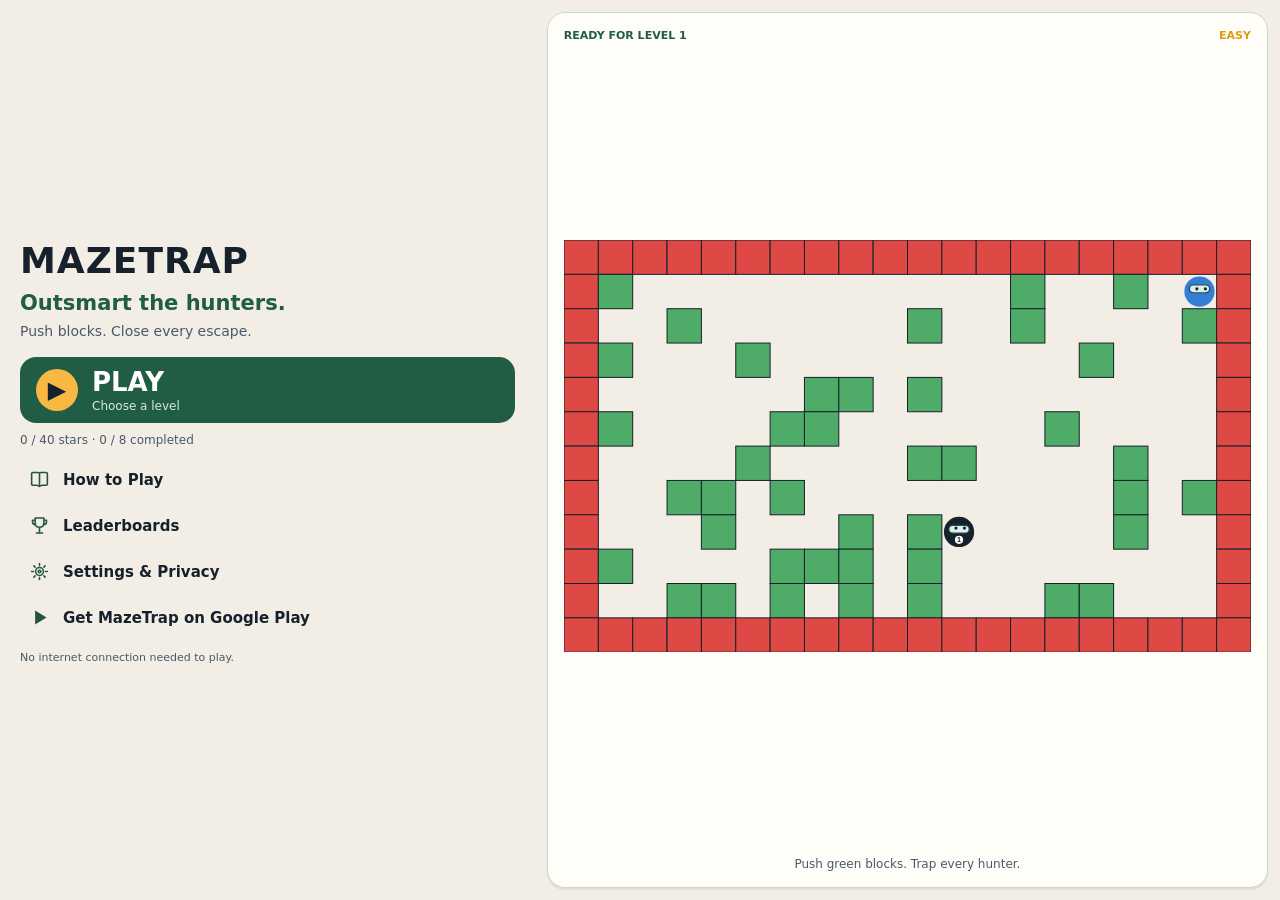
==== commit 2daa9aaa: "Deploy MazeTrap web from b2a4e808e2e051f86cc9feb181f13b844713fb30" ====
--- a/play/index.html
+++ b/play/index.html
@@ -40,7 +40,7 @@
               <svg viewBox="0 0 24 24" aria-hidden="true"><path d="M12,3 L12,5 M12,19 L12,21 M3,12 L5,12 M19,12 L21,12 M5.6,5.6 L7,7 M17,17 L18.4,18.4 M18.4,5.6 L17,7 M7,17 L5.6,18.4 M12,7.5 A4.5,4.5 0,1 1,12 16.5 A4.5,4.5 0,1 1,12 7.5 M12,10.5 A1.5,1.5 0,1 1,12 13.5 A1.5,1.5 0,1 1,12 10.5"/></svg>Settings &amp; Privacy
             </button>
             <a class="nav-card hidden" id="android-download-link" target="_blank" rel="noopener noreferrer">
-              <svg viewBox="0 0 24 24" aria-hidden="true"><path fill="currentColor" d="M7,4 L20,12 L7,20 Z"/></svg>Get it on Google Play
+              <svg viewBox="0 0 24 24" aria-hidden="true"><path fill="currentColor" d="M7,4 L20,12 L7,20 Z"/></svg>Get MazeTrap on Google Play
             </a>
           </nav>
           <p class="offline-note">No internet connection needed to play.</p>
@@ -236,6 +236,6 @@
   </div>
 
   <div class="toast hidden" id="toast" role="status"></div>
-  <script type="module" src="assets/app-VKGWTA3S.js"></script>
+  <script type="module" src="assets/app-OLZKDU5K.js"></script>
 </body>
 </html>
